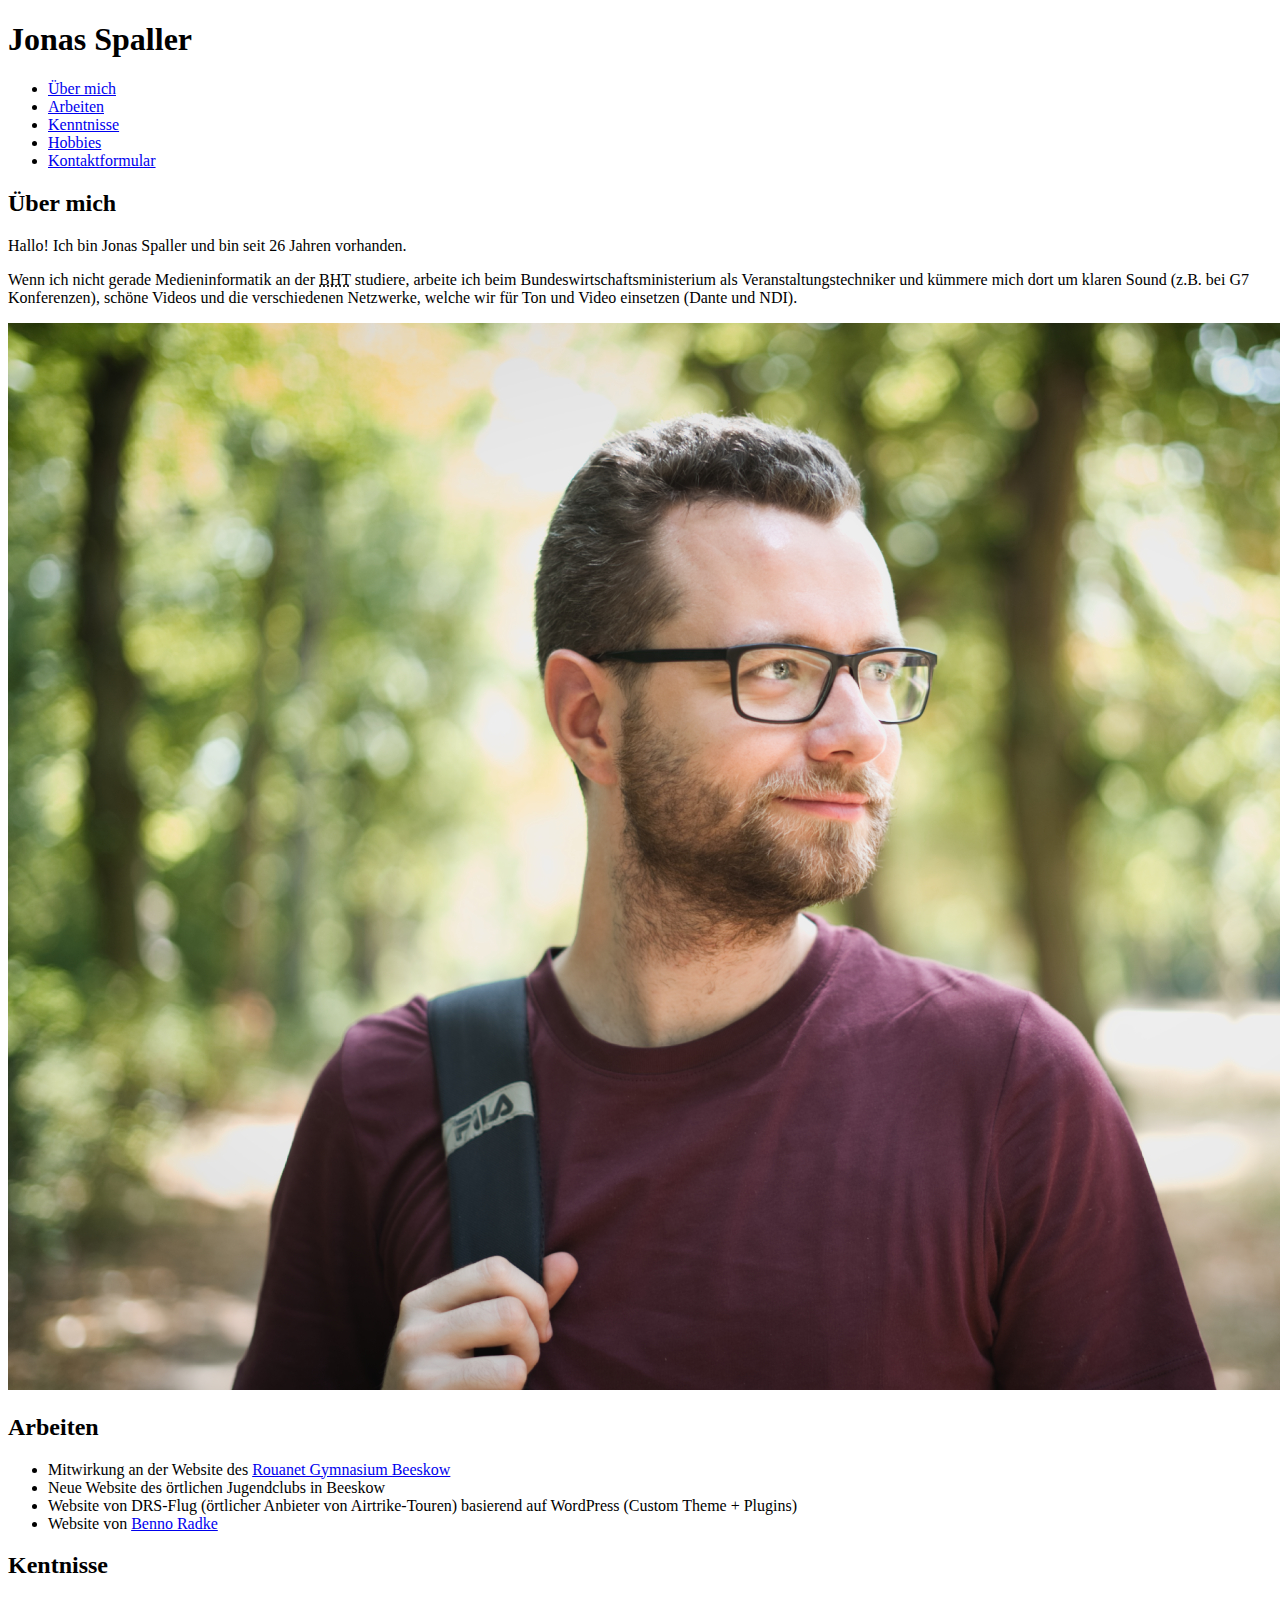
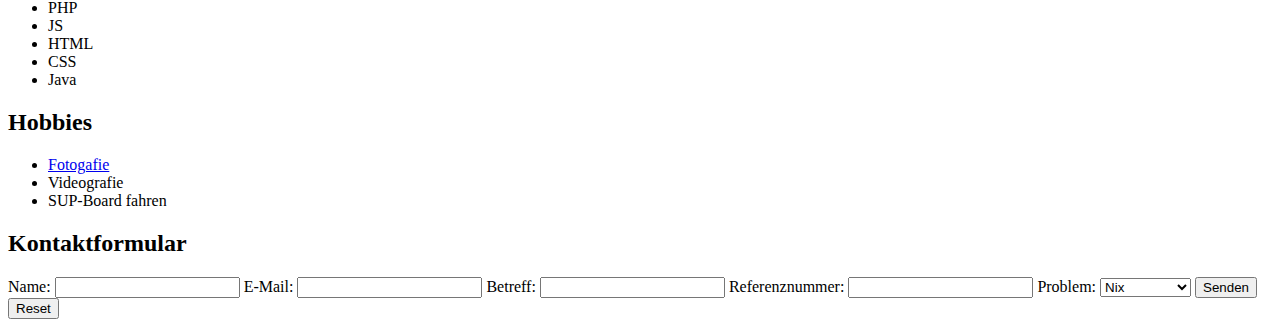
==== index.html @ 91107406 "Upload Aufgabe 1" ====
<!DOCTYPE html>
<html lang="de">

<head>
	<title>Jonas Spaller - Steckbrief</title>
	<meta charset="utf-8">
</head>

<body>
	<main>
		<h1>Jonas Spaller</h1>
		<nav>
			<ul>
				<li><a href="#ueber-mich">Über mich</a></li>
				<li><a href="#arbeiten">Arbeiten</a></li>
				<li><a href="#kenntnisse">Kenntnisse</a></li>
				<li><a href="#hobbies">Hobbies</a></li>
				<li><a href="#kontaktformular">Kontaktformular</a></li>
			</ul>
		</nav>
		<article id="ueber-mich">
			<h2>Über mich</h2>
			<p>Hallo! Ich bin Jonas Spaller und bin seit 26 Jahren vorhanden.</p>
			<p>Wenn ich nicht gerade Medieninformatik an der <abbr title="Berliner Hochschule für Technik">BHT</abbr>
				studiere, arbeite ich beim Bundeswirtschaftsministerium als Veranstaltungstechniker und kümmere mich
				dort um klaren Sound (z.B. bei G7 Konferenzen), schöne Videos und die verschiedenen Netzwerke, welche
				wir
				für Ton und Video einsetzen (Dante und NDI).
			</p>
			<img alt="Ein Bild von Jonas Spaller" src="images/jonas.jpg">
		</article>
		<article id="arbeiten">
			<h2>Arbeiten</h2>
			<ul>
				<li>Mitwirkung an der Website des <a href="https://rouanet-gymnasium-beeskow.de/" target="_blank">Rouanet Gymnasium Beeskow</a>
				<li>Neue Website des örtlichen Jugendclubs in Beeskow</li>
				<li>Website von DRS-Flug (örtlicher Anbieter von Airtrike-Touren) basierend auf WordPress (Custom Theme + Plugins)</li>
				<li>Website von <a href=" http://benno-radke.de/">Benno Radke</a></li>
			</ul>
		</article>
		<article id="kenntnisse">
			<h2>Kentnisse</h2>
			<ul>
				<li>PHP</li>
				<li>JS</li>
				<li>HTML</li>
				<li>CSS</li>
				<li>Java</li>
			</ul>
		</article>
		<article id="hobbies">
			<h2>Hobbies</h2>
			<ul>
				<li><a href="https://www.instagram.com/jonasspaller" target="_blank">Fotogafie</a>
				<li>Videografie</li>
				<li>SUP-Board fahren</li>
			</ul>
		</article>
	</main>
	<aside id="kontaktformular">
		<h2>Kontaktformular</h2>
		<form>
			<label for="name">Name:</label>
			<input id="name" name="name" type="text">
			<label for="mail">E-Mail:</label>
			<input id="mail" name="mail" type="email">
			<label for="betreff">Betreff:</label>
			<input id="betreff" name="betreff" type="text">
			<label for="refnr">Referenznummer:</label>
			<input id="refnr" name="refnr" type="number">
			<label for="problem">Problem:</label>
			<select id="problem">
				<option value="Nix">Nix</option>
				<option value="fotos">Tolles Foto!</option>
			</select>
			<input type="submit" value="Senden"> <!-- Input type submit kann nicht mit Bildern belegt werden -->
			<button type="reset">Reset</button>
		</form>
	</aside>
</body>

</html>
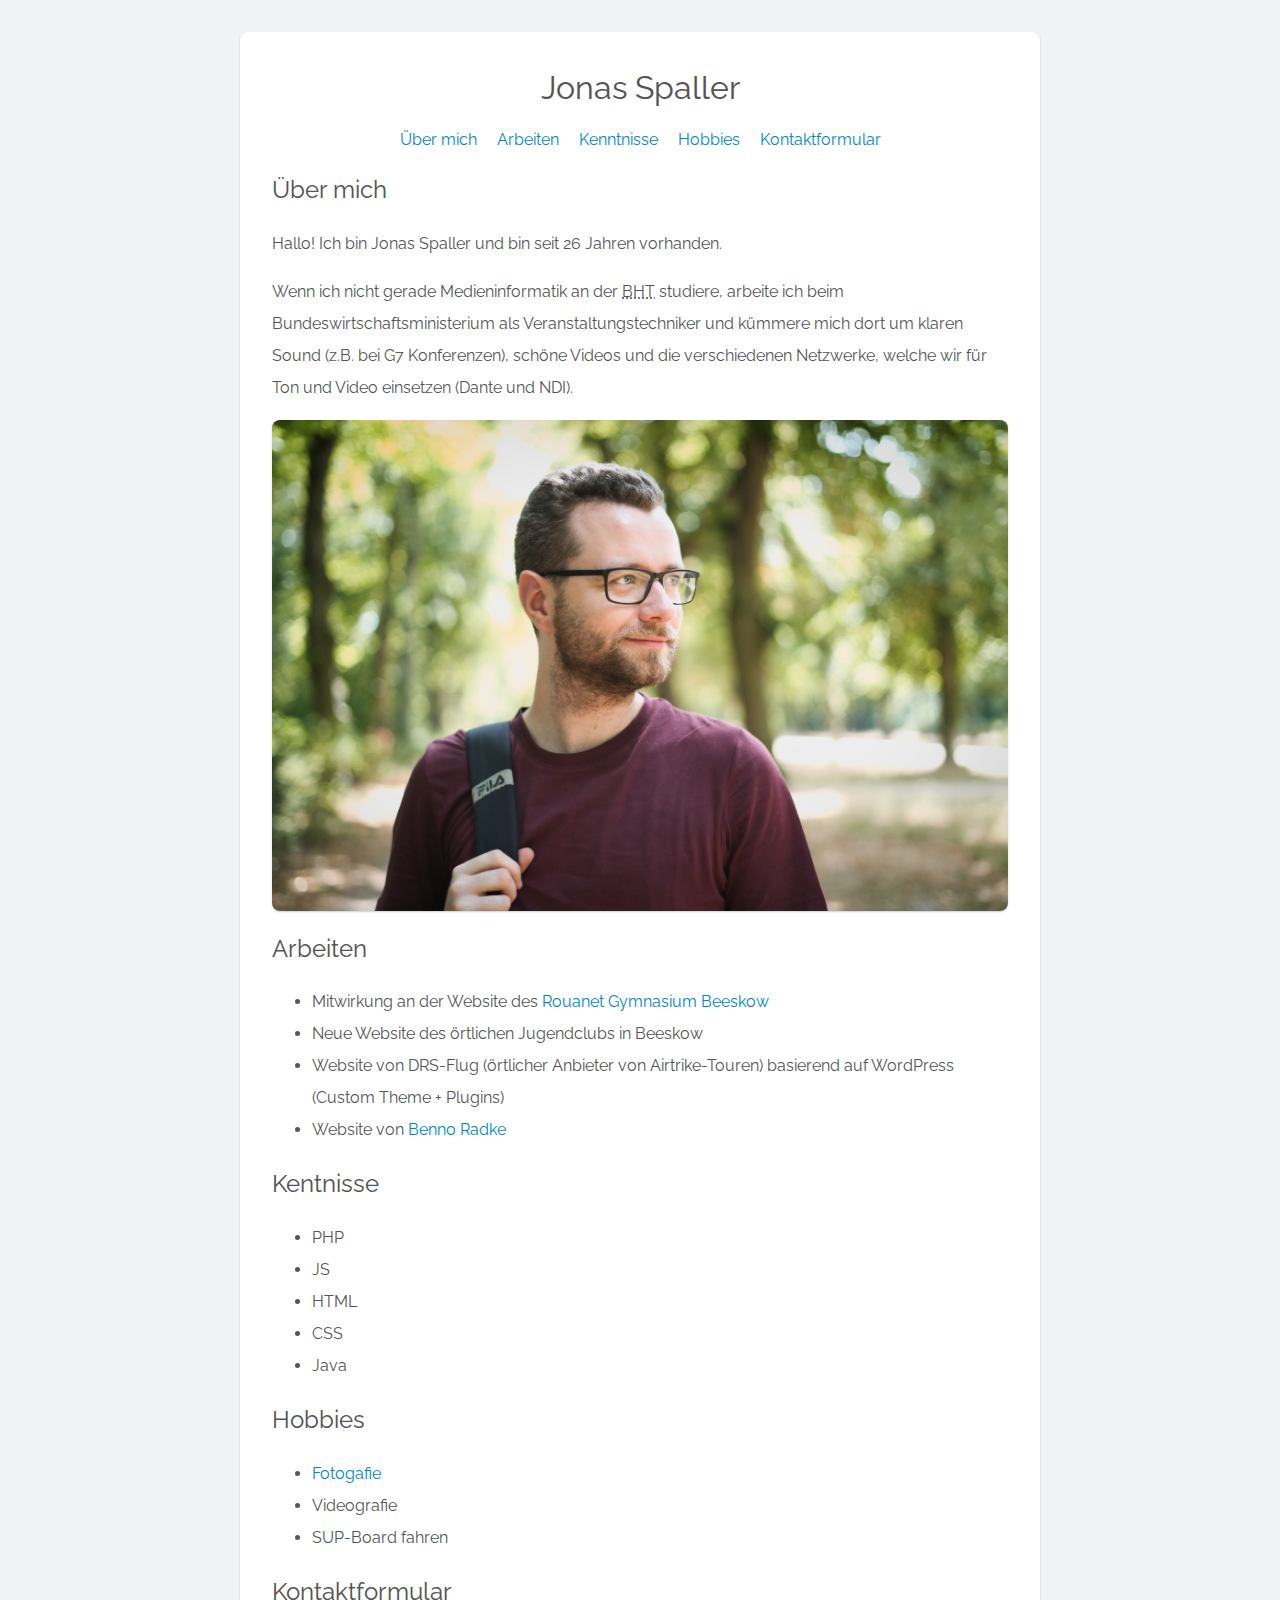
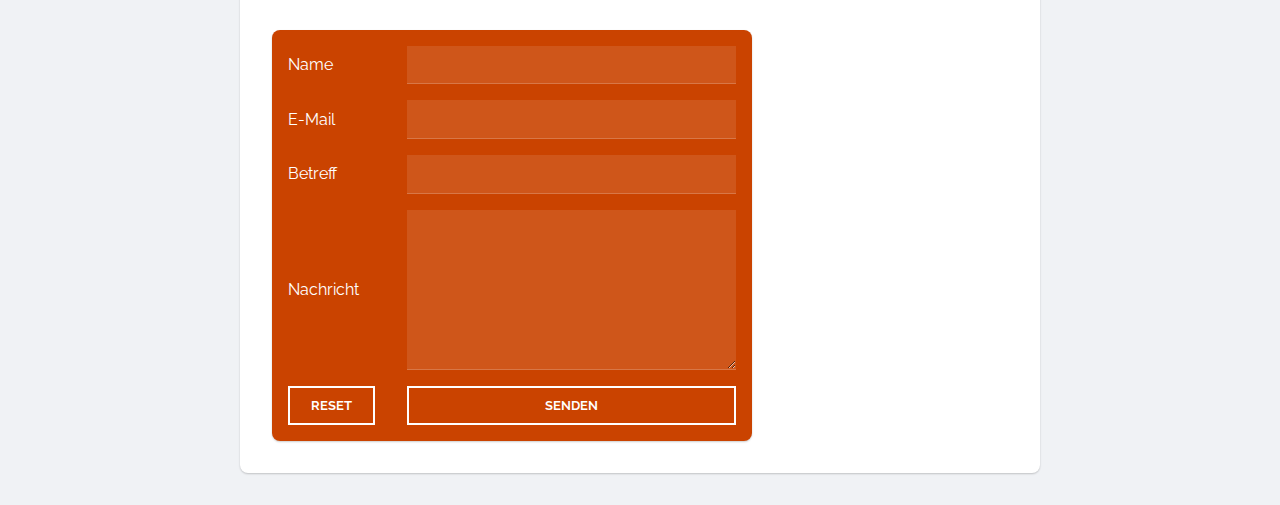
==== commit 8a556f64: "finished desktop css, need to implement edia query for phones" ====
--- a/index.html
+++ b/index.html
@@ -4,6 +4,8 @@
 <head>
 	<title>Jonas Spaller - Steckbrief</title>
 	<meta charset="utf-8">
+	<meta name="viewport" content="width=device-width, initial-scale=1">
+	<link rel="stylesheet" href="styles/style.css">
 </head>
 
 <body>
@@ -27,14 +29,16 @@
 				wir
 				für Ton und Video einsetzen (Dante und NDI).
 			</p>
-			<img alt="Ein Bild von Jonas Spaller" src="images/jonas.jpg">
+			<img alt="Ein Bild von Jonas Spaller" src="assets/images/jonas.jpg">
 		</article>
 		<article id="arbeiten">
 			<h2>Arbeiten</h2>
 			<ul>
-				<li>Mitwirkung an der Website des <a href="https://rouanet-gymnasium-beeskow.de/" target="_blank">Rouanet Gymnasium Beeskow</a>
+				<li>Mitwirkung an der Website des <a href="https://rouanet-gymnasium-beeskow.de/"
+						target="_blank">Rouanet Gymnasium Beeskow</a>
 				<li>Neue Website des örtlichen Jugendclubs in Beeskow</li>
-				<li>Website von DRS-Flug (örtlicher Anbieter von Airtrike-Touren) basierend auf WordPress (Custom Theme + Plugins)</li>
+				<li>Website von DRS-Flug (örtlicher Anbieter von Airtrike-Touren) basierend auf WordPress (Custom Theme
+					+ Plugins)</li>
 				<li>Website von <a href=" http://benno-radke.de/">Benno Radke</a></li>
 			</ul>
 		</article>
@@ -56,27 +60,22 @@
 				<li>SUP-Board fahren</li>
 			</ul>
 		</article>
+		<section id="kontaktformular">
+			<h2>Kontaktformular</h2>
+			<form>
+				<label for="name">Name</label>
+				<input id="name" name="name" type="text">
+				<label for="mail">E-Mail</label>
+				<input id="mail" name="mail" type="email">
+				<label for="betreff">Betreff</label>
+				<input id="betreff" name="betreff" type="text">
+				<label for="message">Nachricht</label>
+				<textarea id="message"></textarea>
+				<button type="reset">Reset</button>
+				<button type="submit">Senden</button>
+			</form>
+		</section>
 	</main>
-	<aside id="kontaktformular">
-		<h2>Kontaktformular</h2>
-		<form>
-			<label for="name">Name:</label>
-			<input id="name" name="name" type="text">
-			<label for="mail">E-Mail:</label>
-			<input id="mail" name="mail" type="email">
-			<label for="betreff">Betreff:</label>
-			<input id="betreff" name="betreff" type="text">
-			<label for="refnr">Referenznummer:</label>
-			<input id="refnr" name="refnr" type="number">
-			<label for="problem">Problem:</label>
-			<select id="problem">
-				<option value="Nix">Nix</option>
-				<option value="fotos">Tolles Foto!</option>
-			</select>
-			<input type="submit" value="Senden"> <!-- Input type submit kann nicht mit Bildern belegt werden -->
-			<button type="reset">Reset</button>
-		</form>
-	</aside>
 </body>
 
 </html>--- a/styles/style.css
+++ b/styles/style.css
@@ -0,0 +1,150 @@
+@import url(sanitize/sanitize.css);
+@import url(sanitize/forms.css);
+
+@font-face {
+	font-family: "Raleway";
+	src: url('/assets/fonts/Raleway-VariableFont_wght.ttf') format("truetype-variations");
+	font-weight: 1 999;
+}
+
+:root {
+	--font-col: #555;
+	--link-col: #0087ca;
+}
+
+html {
+	scroll-behavior: smooth;
+}
+
+body {
+	background-color: #f0f2f5;
+	font-family: "Raleway", sans-serif;
+}
+
+main,
+aside {
+	background-color: #fff;
+	box-shadow: 0 1px 2px rgba(0 0 0 / 0.2);
+	border-radius: 8px;
+	padding: 2rem;
+}
+
+main {
+	max-width: 50rem;
+	margin: 2rem auto;
+}
+
+a {
+	display: inline-block;
+	position: relative;
+	color: var(--link-col);
+	text-decoration: none;
+}
+
+a:after {
+	content: '';
+	position: absolute;
+	width: 100%;
+	transform: scaleX(0);
+	height: 1px;
+	bottom: 0;
+	left: 0;
+	background-color: var(--link-col);
+	transform-origin: bottom right;
+	transition: transform 0.25s ease-out;
+}
+
+a:hover:after {
+	transform: scaleX(1);
+	transform-origin: bottom left;
+}
+
+a:hover {
+	border-width: 1px;
+}
+
+nav {
+	text-align: center;
+}
+
+nav ul li {
+	display: inline;
+	margin-right: 1rem;
+}
+
+nav ul li:last-child {
+	margin-right: 0;
+}
+
+h1,
+h2 {
+	font-weight: 420;
+	color: var(--font-col);
+}
+
+h1 {
+	margin: 0 0 1rem 0;
+	text-align: center;
+}
+
+img {
+	max-width: 100%;
+	height: auto;
+	border-radius: 8px;
+	box-shadow: 0 1px 2px rgba(0 0 0 / 0.2);
+}
+
+p {
+	color: var(--font-col);
+	line-height: 2rem;
+}
+
+ul li:not(nav ul li) {
+	line-height: 2rem;
+	color: var(--font-col);
+}
+
+form {
+	background-color: #ca4300;
+    padding: 1rem;
+    border-radius: 8px;
+    box-shadow: 0 1px 2px rgb(0 0 0 / 20%);
+    color: #fff;
+	display: grid;
+    grid-template-columns: max-content 1fr;
+    grid-column-gap: 2rem;
+    grid-row-gap: 1rem;
+	max-width: 30rem;
+	align-items: center;
+}
+
+form input,
+form textarea {
+	border: none;
+	background-color: rgba(255 255 255 / 0.1);
+	border-bottom: 1px solid rgba(255 255 255 / 0.2);
+	outline: none;
+	padding: 0.5rem 0.4rem;
+    font-size: .9rem;
+}
+
+form textarea {
+	min-height: 10rem;
+}
+
+button {
+	border: 2px solid #fff;
+    font-weight: 650;
+    padding: 0.5rem 1.3rem;
+    font-size: 0.8rem;
+	cursor: pointer;
+	transition: background-color 300ms ease;
+	text-transform: uppercase;
+	background-color: transparent;
+}
+
+button:hover,
+button:focus {
+	background-color: #fff;
+	color: var(--font-col);
+}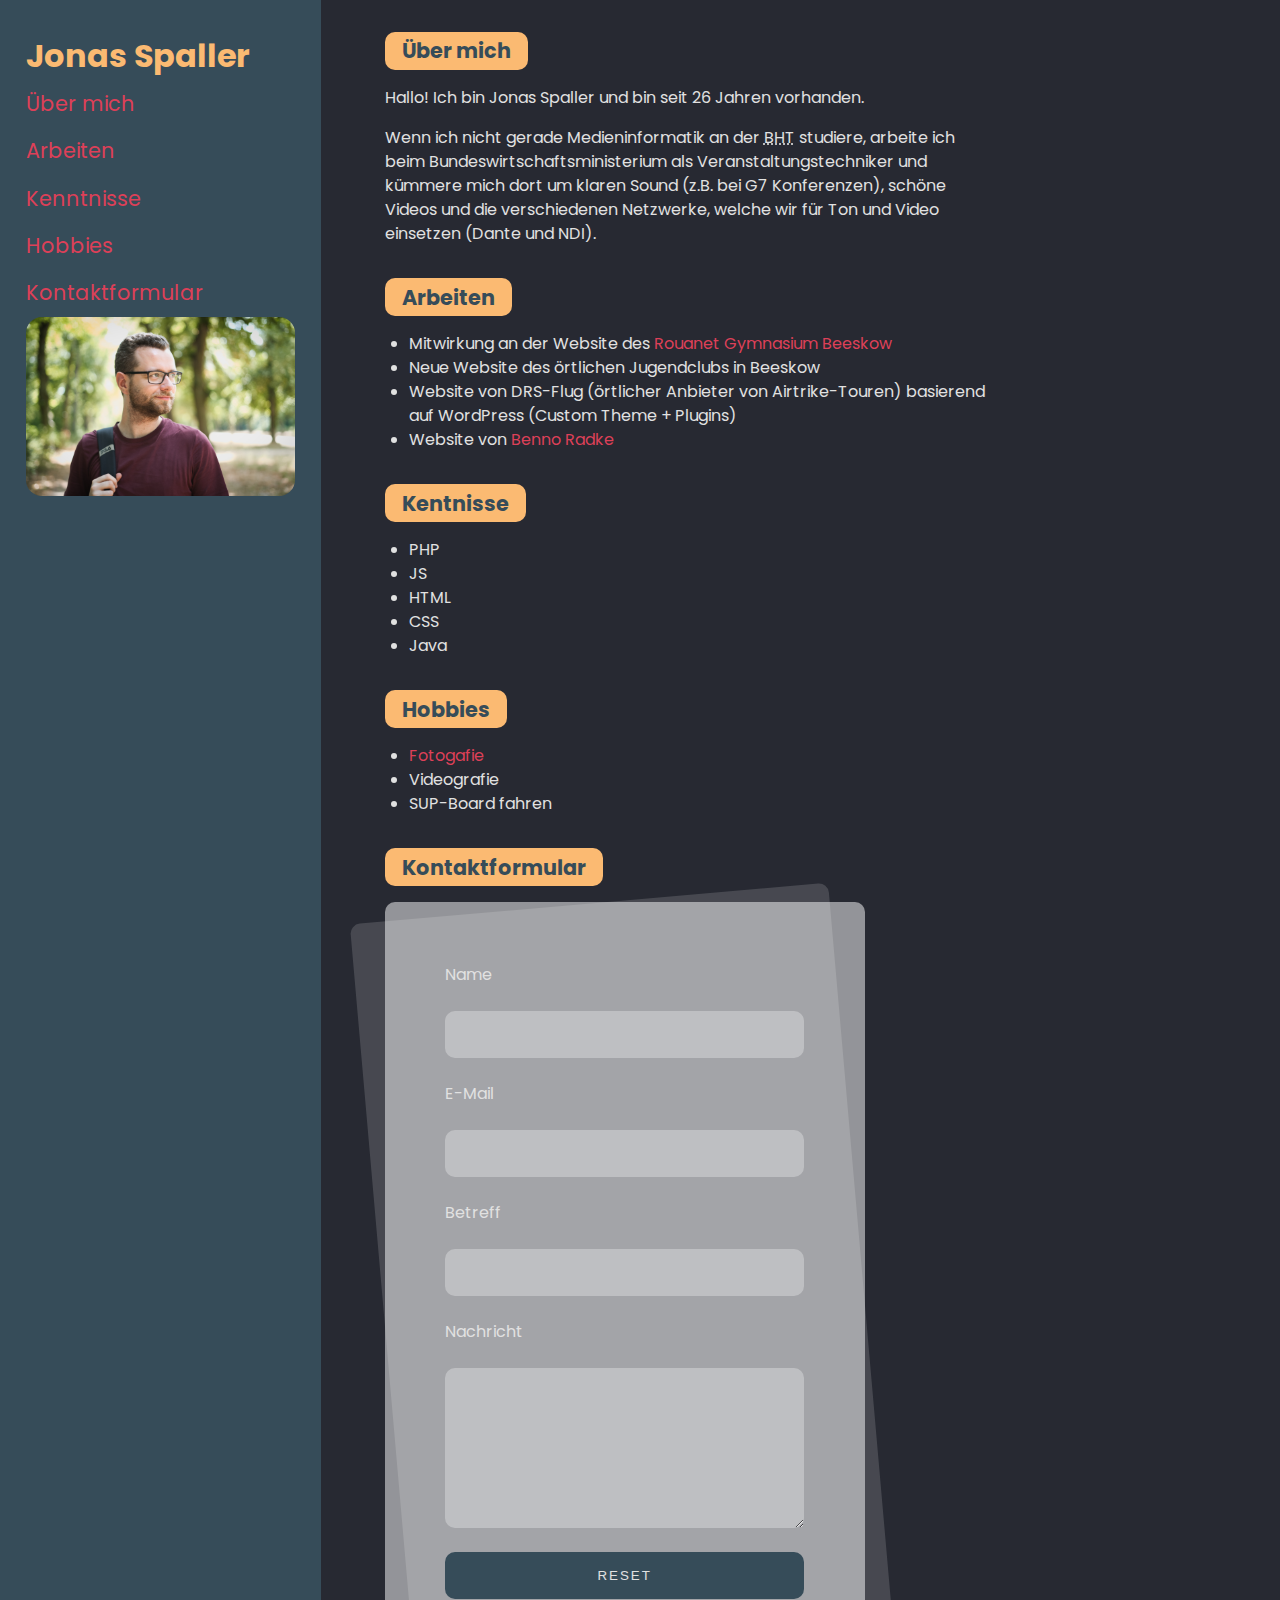
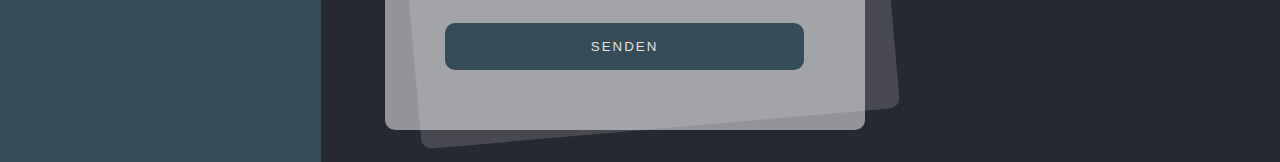
==== commit c42cd415: "finished Aufgabe 4 Flexbox" ====
--- a/index.html
+++ b/index.html
@@ -5,11 +5,11 @@
 	<title>Jonas Spaller - Steckbrief</title>
 	<meta charset="utf-8">
 	<meta name="viewport" content="width=device-width, initial-scale=1">
-	<link rel="stylesheet" href="styles/style.css">
+	<link rel="stylesheet" href="styles/css/style.css">
 </head>
 
 <body>
-	<main>
+	<header>
 		<h1>Jonas Spaller</h1>
 		<nav>
 			<ul>
@@ -20,8 +20,11 @@
 				<li><a href="#kontaktformular">Kontaktformular</a></li>
 			</ul>
 		</nav>
+		<img alt="Ein Bild von Jonas Spaller" src="assets/images/jonas.jpg">
+	</header>
+	<main>
 		<article id="ueber-mich">
-			<h2>Über mich</h2>
+			<h2 class="article-heading">Über mich</h2>
 			<p>Hallo! Ich bin Jonas Spaller und bin seit 26 Jahren vorhanden.</p>
 			<p>Wenn ich nicht gerade Medieninformatik an der <abbr title="Berliner Hochschule für Technik">BHT</abbr>
 				studiere, arbeite ich beim Bundeswirtschaftsministerium als Veranstaltungstechniker und kümmere mich
@@ -29,10 +32,9 @@
 				wir
 				für Ton und Video einsetzen (Dante und NDI).
 			</p>
-			<img alt="Ein Bild von Jonas Spaller" src="assets/images/jonas.jpg">
 		</article>
 		<article id="arbeiten">
-			<h2>Arbeiten</h2>
+			<h2 class="article-heading">Arbeiten</h2>
 			<ul>
 				<li>Mitwirkung an der Website des <a href="https://rouanet-gymnasium-beeskow.de/"
 						target="_blank">Rouanet Gymnasium Beeskow</a>
@@ -43,7 +45,7 @@
 			</ul>
 		</article>
 		<article id="kenntnisse">
-			<h2>Kentnisse</h2>
+			<h2 class="article-heading">Kentnisse</h2>
 			<ul>
 				<li>PHP</li>
 				<li>JS</li>
@@ -53,7 +55,7 @@
 			</ul>
 		</article>
 		<article id="hobbies">
-			<h2>Hobbies</h2>
+			<h2 class="article-heading">Hobbies</h2>
 			<ul>
 				<li><a href="https://www.instagram.com/jonasspaller" target="_blank">Fotogafie</a>
 				<li>Videografie</li>
@@ -61,7 +63,7 @@
 			</ul>
 		</article>
 		<section id="kontaktformular">
-			<h2>Kontaktformular</h2>
+			<h2 class="article-heading">Kontaktformular</h2>
 			<form>
 				<label for="name">Name</label>
 				<input id="name" name="name" type="text">
--- a/styles/css/style.css
+++ b/styles/css/style.css
@@ -0,0 +1,180 @@
+*,
+*::before,
+*::after {
+  box-sizing: border-box;
+  margin: 0;
+  padding: 0;
+  border: none;
+  outline: none;
+}
+
+:root {
+  font-family: sans-serif;
+  font-size: 16px;
+  line-height: 1.5;
+  word-wrap: break-word;
+}
+
+html {
+  scroll-behavior: smooth;
+}
+
+body {
+  min-height: 100vh;
+}
+
+img {
+  width: 100%;
+  height: auto;
+}
+
+ul {
+  margin-left: 1.5rem;
+}
+
+@font-face {
+  font-family: "Poppins";
+  src: url("../../assets/fonts/poppins/Poppins-Light.ttf") format("truetype");
+  font-weight: 100;
+}
+@font-face {
+  font-family: "Poppins";
+  src: url("../../assets/fonts/poppins/Poppins-Regular.ttf") format("truetype");
+  font-weight: 400;
+}
+@font-face {
+  font-family: "Poppins";
+  src: url("../../assets/fonts/poppins/Poppins-Bold.ttf") format("truetype");
+  font-weight: 600;
+}
+:root {
+  font-family: "Poppins", sans-serif;
+  --clr-bg: rgb(39, 41, 50);
+  --accent-primary: rgb(251, 186, 114);
+  --accent-secondary: rgb(221, 64, 88);
+  --accent-dark: rgb(54, 76, 89);
+  --normal-text-color: rgb(225, 225, 225);
+}
+
+body {
+  background-color: var(--clr-bg);
+  color: var(--normal-text-color);
+  display: flex;
+  flex-flow: row wrap;
+  gap: calc(5% - 2rem);
+}
+
+header {
+  background-color: var(--accent-dark);
+  flex-basis: 25%;
+  flex-grow: 1;
+  padding: 2rem 2%;
+}
+header img {
+  border-radius: 16px;
+}
+
+nav ul {
+  list-style: none;
+  margin-left: 0;
+}
+nav a {
+  display: block;
+  padding: 3% 0;
+  font-size: 1.3rem;
+}
+
+main {
+  flex-basis: 20rem;
+  flex-grow: 999;
+  min-inline-size: 55%;
+  padding: 2rem;
+}
+main p,
+main li {
+  max-width: 60ch;
+}
+
+h1 {
+  color: var(--accent-primary);
+}
+
+.article-heading {
+  margin: 2rem 0 1rem;
+  background-color: var(--accent-primary);
+  display: inline-block;
+  color: var(--accent-dark);
+  padding: 0.4% 2%;
+  border-radius: 10px;
+  font-size: 1.3rem;
+}
+
+main article:first-of-type .article-heading {
+  margin-top: 0;
+}
+
+p + p {
+  margin-top: 1rem;
+}
+
+a {
+  color: var(--accent-secondary);
+  text-decoration: none;
+  transition: color 300ms ease;
+}
+a:hover, a:focus {
+  color: var(--normal-text-color);
+}
+
+form {
+  background-color: rgba(255, 255, 255, 0.5);
+  padding: 7%;
+  border-radius: 10px;
+  position: relative;
+  max-width: 30rem;
+  display: flex;
+  flex-flow: column nowrap;
+  gap: 1.5rem;
+}
+form::before {
+  content: "";
+  position: absolute;
+  inset: 0;
+  background-color: rgba(255, 255, 255, 0.15);
+  transform: rotate(-5deg);
+  border-radius: 10px;
+  z-index: -1;
+}
+form input,
+form textarea {
+  color: var(--normal-text-color);
+  background: rgba(255, 255, 255, 0.3);
+  padding: 1rem 1.5rem;
+  border-radius: 10px;
+  transition: background 300ms ease;
+}
+form input:focus,
+form textarea:focus {
+  color: var(--accent-dark);
+  background-color: #fff;
+}
+form textarea {
+  min-height: 10rem;
+  resize: vertical;
+}
+form button {
+  background: var(--accent-dark);
+  color: var(--normal-text-color);
+  padding: 1rem;
+  border-radius: 10px;
+  text-align: center;
+  text-transform: uppercase;
+  letter-spacing: 2px;
+  transition: color 300ms ease;
+}
+form button:hover {
+  color: var(--accent-primary);
+  cursor: pointer;
+}
+
+/*# sourceMappingURL=style.css.map */
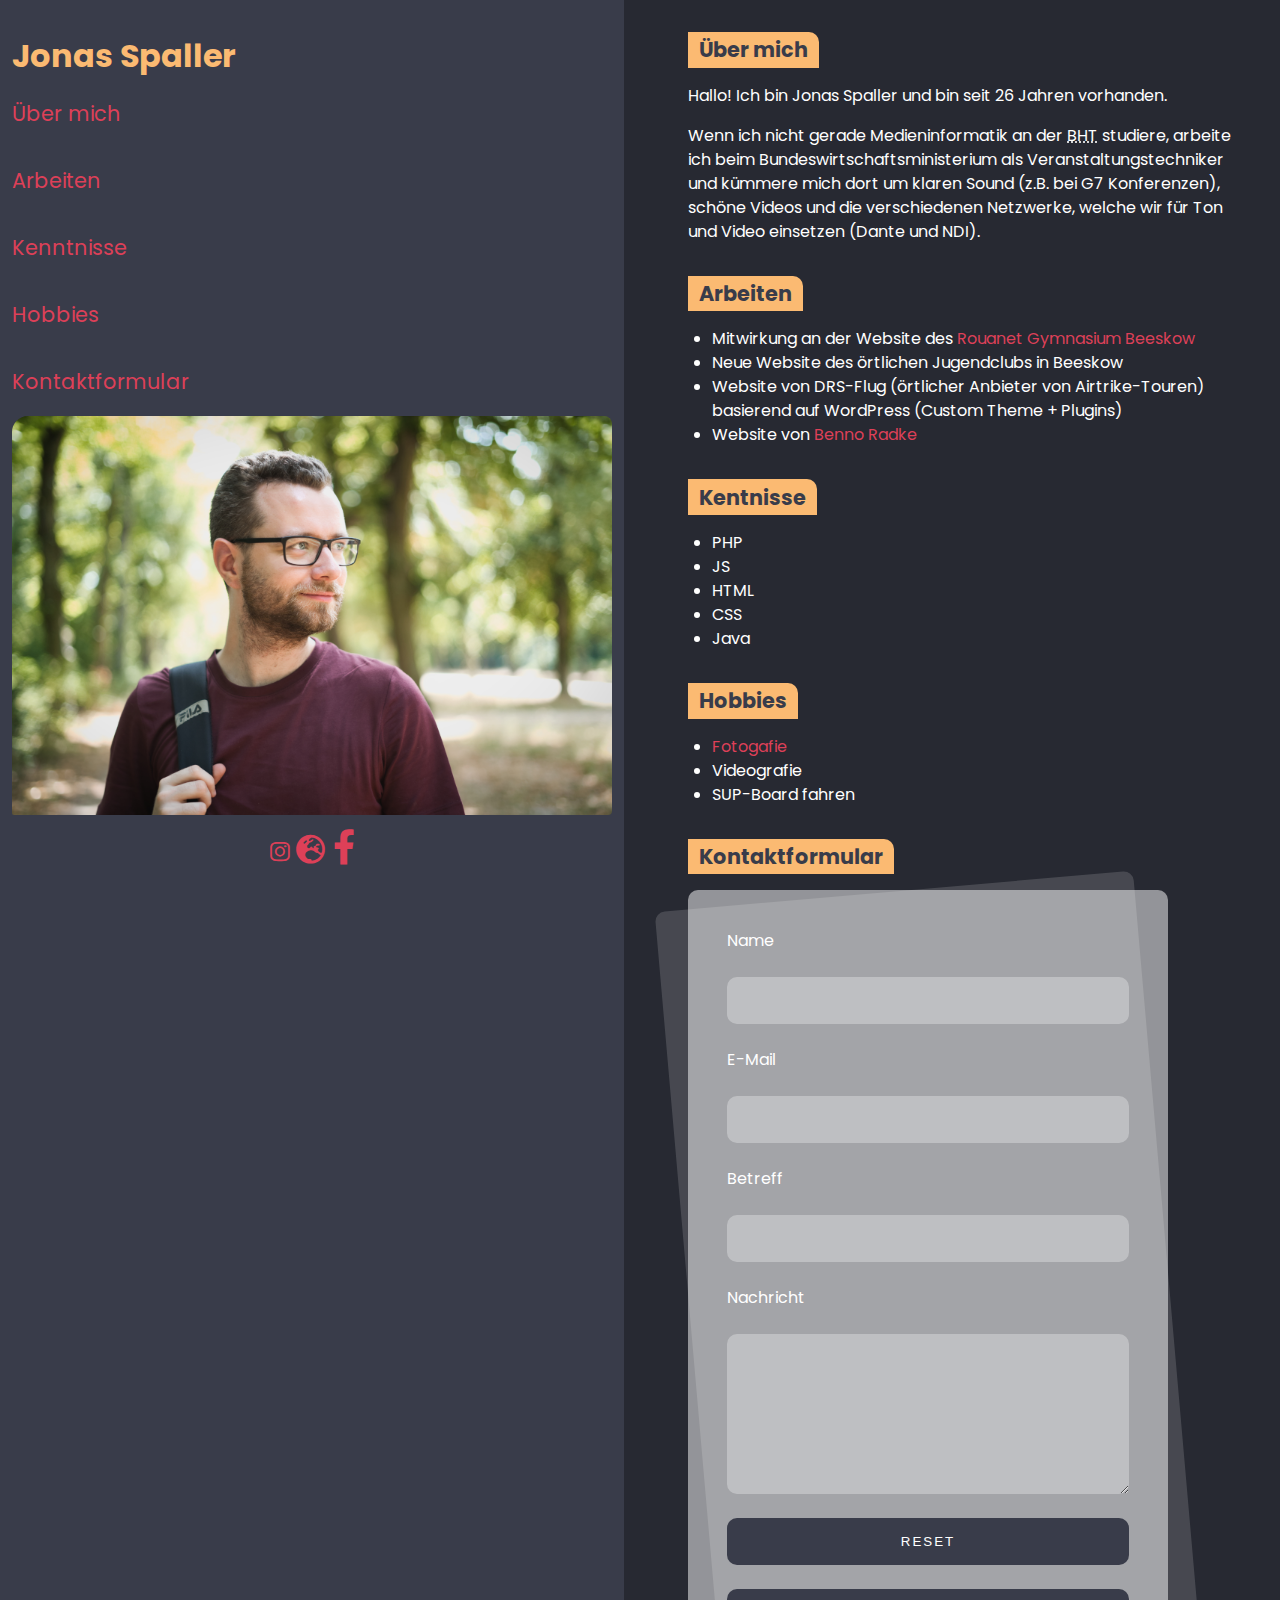
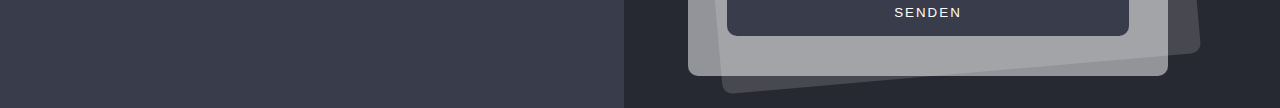
==== commit c1c6f531: "Umbau zu Grid" ====
--- a/index.html
+++ b/index.html
@@ -6,6 +6,7 @@
 	<meta charset="utf-8">
 	<meta name="viewport" content="width=device-width, initial-scale=1">
 	<link rel="stylesheet" href="styles/css/style.css">
+	<link rel="stylesheet" href="assets/fontawesome-free-6.2.0-web/css/all.min.css">
 </head>
 
 <body>
@@ -21,6 +22,17 @@
 			</ul>
 		</nav>
 		<img alt="Ein Bild von Jonas Spaller" src="assets/images/jonas.jpg">
+		<div id="social-icons">
+			<a class="icon-instagram" href="https://instagram.com/jonasspaller">
+				<i class="fa-brands fa-instagram"></i>
+			</a>
+			<a class="icon-web" href="https://js.dedyn.io">
+				<i class="fa-solid fa-earth-europe"></i>
+			</a>
+			<a class="icon-facebook" href="https://facebook.com">
+				<i class="fa-brands fa-facebook-f"></i>
+			</a>
+		</div>
 	</header>
 	<main>
 		<article id="ueber-mich">
--- a/styles/css/style.css
+++ b/styles/css/style.css
@@ -49,29 +49,31 @@
 }
 :root {
   font-family: "Poppins", sans-serif;
-  --clr-bg: rgb(39, 41, 50);
-  --accent-primary: rgb(251, 186, 114);
-  --accent-secondary: rgb(221, 64, 88);
-  --accent-dark: rgb(54, 76, 89);
-  --normal-text-color: rgb(225, 225, 225);
 }
 
 body {
-  background-color: var(--clr-bg);
-  color: var(--normal-text-color);
-  display: flex;
-  flex-flow: row wrap;
+  background-color: rgb(39, 41, 50);
+  color: rgb(255, 255, 255);
+  display: grid;
+  grid-template-columns: repeat(auto-fit, minmax(300px, 1fr));
   gap: calc(5% - 2rem);
 }
 
+a, nav a {
+  color: rgb(221, 64, 88);
+  text-decoration: none;
+  transition: color 300ms ease;
+}
+a:hover, a:focus {
+  color: #40ddc5;
+}
+
 header {
-  background-color: var(--accent-dark);
-  flex-basis: 25%;
-  flex-grow: 1;
+  background-color: #393c4a;
   padding: 2rem 2%;
 }
 header img {
-  border-radius: 16px;
+  border-radius: 16px 8px 4px 2px;
 }
 
 nav ul {
@@ -84,10 +86,23 @@
   font-size: 1.3rem;
 }
 
+#social-icons {
+  text-align: center;
+}
+
+.icon-instagram {
+  font-size: 1.4rem;
+}
+
+.icon-web {
+  font-size: 1.8rem;
+}
+
+.icon-facebook {
+  font-size: 2.2rem;
+}
+
 main {
-  flex-basis: 20rem;
-  flex-grow: 999;
-  min-inline-size: 55%;
   padding: 2rem;
 }
 main p,
@@ -96,16 +111,16 @@
 }
 
 h1 {
-  color: var(--accent-primary);
+  color: rgb(251, 186, 114);
 }
 
 .article-heading {
+  background-color: rgb(251, 186, 114);
+  color: #393c4a;
   margin: 2rem 0 1rem;
-  background-color: var(--accent-primary);
   display: inline-block;
-  color: var(--accent-dark);
   padding: 0.4% 2%;
-  border-radius: 10px;
+  border-radius: 0 10px 0 0;
   font-size: 1.3rem;
 }
 
@@ -115,15 +130,6 @@
 
 p + p {
   margin-top: 1rem;
-}
-
-a {
-  color: var(--accent-secondary);
-  text-decoration: none;
-  transition: color 300ms ease;
-}
-a:hover, a:focus {
-  color: var(--normal-text-color);
 }
 
 form {
@@ -147,7 +153,7 @@
 }
 form input,
 form textarea {
-  color: var(--normal-text-color);
+  color: rgb(255, 255, 255);
   background: rgba(255, 255, 255, 0.3);
   padding: 1rem 1.5rem;
   border-radius: 10px;
@@ -155,7 +161,7 @@
 }
 form input:focus,
 form textarea:focus {
-  color: var(--accent-dark);
+  color: #393c4a;
   background-color: #fff;
 }
 form textarea {
@@ -163,8 +169,8 @@
   resize: vertical;
 }
 form button {
-  background: var(--accent-dark);
-  color: var(--normal-text-color);
+  background: #393c4a;
+  color: rgb(255, 255, 255);
   padding: 1rem;
   border-radius: 10px;
   text-align: center;
@@ -173,7 +179,7 @@
   transition: color 300ms ease;
 }
 form button:hover {
-  color: var(--accent-primary);
+  color: rgb(251, 186, 114);
   cursor: pointer;
 }
 
--- a/assets/fontawesome-free-6.2.0-web/css/all.min.css
+++ b/assets/fontawesome-free-6.2.0-web/css/all.min.css
@@ -0,0 +1,6 @@
+/*!
+ * Font Awesome Free 6.2.0 by @fontawesome - https://fontawesome.com
+ * License - https://fontawesome.com/license/free (Icons: CC BY 4.0, Fonts: SIL OFL 1.1, Code: MIT License)
+ * Copyright 2022 Fonticons, Inc.
+ */
+.fa{font-family:var(--fa-style-family,"Font Awesome 6 Free");font-weight:var(--fa-style,900)}.fa,.fa-brands,.fa-classic,.fa-regular,.fa-sharp,.fa-solid,.fab,.far,.fas{-moz-osx-font-smoothing:grayscale;-webkit-font-smoothing:antialiased;display:var(--fa-display,inline-block);font-style:normal;font-variant:normal;line-height:1;text-rendering:auto}.fa-classic,.fa-regular,.fa-solid,.far,.fas{font-family:"Font Awesome 6 Free"}.fa-brands,.fab{font-family:"Font Awesome 6 Brands"}.fa-1x{font-size:1em}.fa-2x{font-size:2em}.fa-3x{font-size:3em}.fa-4x{font-size:4em}.fa-5x{font-size:5em}.fa-6x{font-size:6em}.fa-7x{font-size:7em}.fa-8x{font-size:8em}.fa-9x{font-size:9em}.fa-10x{font-size:10em}.fa-2xs{font-size:.625em;line-height:.1em;vertical-align:.225em}.fa-xs{font-size:.75em;line-height:.08333em;vertical-align:.125em}.fa-sm{font-size:.875em;line-height:.07143em;vertical-align:.05357em}.fa-lg{font-size:1.25em;line-height:.05em;vertical-align:-.075em}.fa-xl{font-size:1.5em;line-height:.04167em;vertical-align:-.125em}.fa-2xl{font-size:2em;line-height:.03125em;vertical-align:-.1875em}.fa-fw{text-align:center;width:1.25em}.fa-ul{list-style-type:none;margin-left:var(--fa-li-margin,2.5em);padding-left:0}.fa-ul>li{position:relative}.fa-li{left:calc(var(--fa-li-width, 2em)*-1);position:absolute;text-align:center;width:var(--fa-li-width,2em);line-height:inherit}.fa-border{border-radius:var(--fa-border-radius,.1em);border:var(--fa-border-width,.08em) var(--fa-border-style,solid) var(--fa-border-color,#eee);padding:var(--fa-border-padding,.2em .25em .15em)}.fa-pull-left{float:left;margin-right:var(--fa-pull-margin,.3em)}.fa-pull-right{float:right;margin-left:var(--fa-pull-margin,.3em)}.fa-beat{-webkit-animation-name:fa-beat;animation-name:fa-beat;-webkit-animation-delay:var(--fa-animation-delay,0s);animation-delay:var(--fa-animation-delay,0s);-webkit-animation-direction:var(--fa-animation-direction,normal);animation-direction:var(--fa-animation-direction,normal);-webkit-animation-duration:var(--fa-animation-duration,1s);animation-duration:var(--fa-animation-duration,1s);-webkit-animation-iteration-count:var(--fa-animation-iteration-count,infinite);animation-iteration-count:var(--fa-animation-iteration-count,infinite);-webkit-animation-timing-function:var(--fa-animation-timing,ease-in-out);animation-timing-function:var(--fa-animation-timing,ease-in-out)}.fa-bounce{-webkit-animation-name:fa-bounce;animation-name:fa-bounce;-webkit-animation-delay:var(--fa-animation-delay,0s);animation-delay:var(--fa-animation-delay,0s);-webkit-animation-direction:var(--fa-animation-direction,normal);animation-direction:var(--fa-animation-direction,normal);-webkit-animation-duration:var(--fa-animation-duration,1s);animation-duration:var(--fa-animation-duration,1s);-webkit-animation-iteration-count:var(--fa-animation-iteration-count,infinite);animation-iteration-count:var(--fa-animation-iteration-count,infinite);-webkit-animation-timing-function:var(--fa-animation-timing,cubic-bezier(.28,.84,.42,1));animation-timing-function:var(--fa-animation-timing,cubic-bezier(.28,.84,.42,1))}.fa-fade{-webkit-animation-name:fa-fade;animation-name:fa-fade;-webkit-animation-iteration-count:var(--fa-animation-iteration-count,infinite);animation-iteration-count:var(--fa-animation-iteration-count,infinite);-webkit-animation-timing-function:var(--fa-animation-timing,cubic-bezier(.4,0,.6,1));animation-timing-function:var(--fa-animation-timing,cubic-bezier(.4,0,.6,1))}.fa-beat-fade,.fa-fade{-webkit-animation-delay:var(--fa-animation-delay,0s);animation-delay:var(--fa-animation-delay,0s);-webkit-animation-direction:var(--fa-animation-direction,normal);animation-direction:var(--fa-animation-direction,normal);-webkit-animation-duration:var(--fa-animation-duration,1s);animation-duration:var(--fa-animation-duration,1s)}.fa-beat-fade{-webkit-animation-name:fa-beat-fade;animation-name:fa-beat-fade;-webkit-animation-iteration-count:var(--fa-animation-iteration-count,infinite);animation-iteration-count:var(--fa-animation-iteration-count,infinite);-webkit-animation-timing-function:var(--fa-animation-timing,cubic-bezier(.4,0,.6,1));animation-timing-function:var(--fa-animation-timing,cubic-bezier(.4,0,.6,1))}.fa-flip{-webkit-animation-name:fa-flip;animation-name:fa-flip;-webkit-animation-delay:var(--fa-animation-delay,0s);animation-delay:var(--fa-animation-delay,0s);-webkit-animation-direction:var(--fa-animation-direction,normal);animation-direction:var(--fa-animation-direction,normal);-webkit-animation-duration:var(--fa-animation-duration,1s);animation-duration:var(--fa-animation-duration,1s);-webkit-animation-iteration-count:var(--fa-animation-iteration-count,infinite);animation-iteration-count:var(--fa-animation-iteration-count,infinite);-webkit-animation-timing-function:var(--fa-animation-timing,ease-in-out);animation-timing-function:var(--fa-animation-timing,ease-in-out)}.fa-shake{-webkit-animation-name:fa-shake;animation-name:fa-shake;-webkit-animation-duration:var(--fa-animation-duration,1s);animation-duration:var(--fa-animation-duration,1s);-webkit-animation-iteration-count:var(--fa-animation-iteration-count,infinite);animation-iteration-count:var(--fa-animation-iteration-count,infinite);-webkit-animation-timing-function:var(--fa-animation-timing,linear);animation-timing-function:var(--fa-animation-timing,linear)}.fa-shake,.fa-spin{-webkit-animation-delay:var(--fa-animation-delay,0s);animation-delay:var(--fa-animation-delay,0s);-webkit-animation-direction:var(--fa-animation-direction,normal);animation-direction:var(--fa-animation-direction,normal)}.fa-spin{-webkit-animation-name:fa-spin;animation-name:fa-spin;-webkit-animation-duration:var(--fa-animation-duration,2s);animation-duration:var(--fa-animation-duration,2s);-webkit-animation-iteration-count:var(--fa-animation-iteration-count,infinite);animation-iteration-count:var(--fa-animation-iteration-count,infinite);-webkit-animation-timing-function:var(--fa-animation-timing,linear);animation-timing-function:var(--fa-animation-timing,linear)}.fa-spin-reverse{--fa-animation-direction:reverse}.fa-pulse,.fa-spin-pulse{-webkit-animation-name:fa-spin;animation-name:fa-spin;-webkit-animation-direction:var(--fa-animation-direction,normal);animation-direction:var(--fa-animation-direction,normal);-webkit-animation-duration:var(--fa-animation-duration,1s);animation-duration:var(--fa-animation-duration,1s);-webkit-animation-iteration-count:var(--fa-animation-iteration-count,infinite);animation-iteration-count:var(--fa-animation-iteration-count,infinite);-webkit-animation-timing-function:var(--fa-animation-timing,steps(8));animation-timing-function:var(--fa-animation-timing,steps(8))}@media (prefers-reduced-motion:reduce){.fa-beat,.fa-beat-fade,.fa-bounce,.fa-fade,.fa-flip,.fa-pulse,.fa-shake,.fa-spin,.fa-spin-pulse{-webkit-animation-delay:-1ms;animation-delay:-1ms;-webkit-animation-duration:1ms;animation-duration:1ms;-webkit-animation-iteration-count:1;animation-iteration-count:1;transition-delay:0s;transition-duration:0s}}@-webkit-keyframes fa-beat{0%,90%{-webkit-transform:scale(1);transform:scale(1)}45%{-webkit-transform:scale(var(--fa-beat-scale,1.25));transform:scale(var(--fa-beat-scale,1.25))}}@keyframes fa-beat{0%,90%{-webkit-transform:scale(1);transform:scale(1)}45%{-webkit-transform:scale(var(--fa-beat-scale,1.25));transform:scale(var(--fa-beat-scale,1.25))}}@-webkit-keyframes fa-bounce{0%{-webkit-transform:scale(1) translateY(0);transform:scale(1) translateY(0)}10%{-webkit-transform:scale(var(--fa-bounce-start-scale-x,1.1),var(--fa-bounce-start-scale-y,.9)) translateY(0);transform:scale(var(--fa-bounce-start-scale-x,1.1),var(--fa-bounce-start-scale-y,.9)) translateY(0)}30%{-webkit-transform:scale(var(--fa-bounce-jump-scale-x,.9),var(--fa-bounce-jump-scale-y,1.1)) translateY(var(--fa-bounce-height,-.5em));transform:scale(var(--fa-bounce-jump-scale-x,.9),var(--fa-bounce-jump-scale-y,1.1)) translateY(var(--fa-bounce-height,-.5em))}50%{-webkit-transform:scale(var(--fa-bounce-land-scale-x,1.05),var(--fa-bounce-land-scale-y,.95)) translateY(0);transform:scale(var(--fa-bounce-land-scale-x,1.05),var(--fa-bounce-land-scale-y,.95)) translateY(0)}57%{-webkit-transform:scale(1) translateY(var(--fa-bounce-rebound,-.125em));transform:scale(1) translateY(var(--fa-bounce-rebound,-.125em))}64%{-webkit-transform:scale(1) translateY(0);transform:scale(1) translateY(0)}to{-webkit-transform:scale(1) translateY(0);transform:scale(1) translateY(0)}}@keyframes fa-bounce{0%{-webkit-transform:scale(1) translateY(0);transform:scale(1) translateY(0)}10%{-webkit-transform:scale(var(--fa-bounce-start-scale-x,1.1),var(--fa-bounce-start-scale-y,.9)) translateY(0);transform:scale(var(--fa-bounce-start-scale-x,1.1),var(--fa-bounce-start-scale-y,.9)) translateY(0)}30%{-webkit-transform:scale(var(--fa-bounce-jump-scale-x,.9),var(--fa-bounce-jump-scale-y,1.1)) translateY(var(--fa-bounce-height,-.5em));transform:scale(var(--fa-bounce-jump-scale-x,.9),var(--fa-bounce-jump-scale-y,1.1)) translateY(var(--fa-bounce-height,-.5em))}50%{-webkit-transform:scale(var(--fa-bounce-land-scale-x,1.05),var(--fa-bounce-land-scale-y,.95)) translateY(0);transform:scale(var(--fa-bounce-land-scale-x,1.05),var(--fa-bounce-land-scale-y,.95)) translateY(0)}57%{-webkit-transform:scale(1) translateY(var(--fa-bounce-rebound,-.125em));transform:scale(1) translateY(var(--fa-bounce-rebound,-.125em))}64%{-webkit-transform:scale(1) translateY(0);transform:scale(1) translateY(0)}to{-webkit-transform:scale(1) translateY(0);transform:scale(1) translateY(0)}}@-webkit-keyframes fa-fade{50%{opacity:var(--fa-fade-opacity,.4)}}@keyframes fa-fade{50%{opacity:var(--fa-fade-opacity,.4)}}@-webkit-keyframes fa-beat-fade{0%,to{opacity:var(--fa-beat-fade-opacity,.4);-webkit-transform:scale(1);transform:scale(1)}50%{opacity:1;-webkit-transform:scale(var(--fa-beat-fade-scale,1.125));transform:scale(var(--fa-beat-fade-scale,1.125))}}@keyframes fa-beat-fade{0%,to{opacity:var(--fa-beat-fade-opacity,.4);-webkit-transform:scale(1);transform:scale(1)}50%{opacity:1;-webkit-transform:scale(var(--fa-beat-fade-scale,1.125));transform:scale(var(--fa-beat-fade-scale,1.125))}}@-webkit-keyframes fa-flip{50%{-webkit-transform:rotate3d(var(--fa-flip-x,0),var(--fa-flip-y,1),var(--fa-flip-z,0),var(--fa-flip-angle,-180deg));transform:rotate3d(var(--fa-flip-x,0),var(--fa-flip-y,1),var(--fa-flip-z,0),var(--fa-flip-angle,-180deg))}}@keyframes fa-flip{50%{-webkit-transform:rotate3d(var(--fa-flip-x,0),var(--fa-flip-y,1),var(--fa-flip-z,0),var(--fa-flip-angle,-180deg));transform:rotate3d(var(--fa-flip-x,0),var(--fa-flip-y,1),var(--fa-flip-z,0),var(--fa-flip-angle,-180deg))}}@-webkit-keyframes fa-shake{0%{-webkit-transform:rotate(-15deg);transform:rotate(-15deg)}4%{-webkit-transform:rotate(15deg);transform:rotate(15deg)}8%,24%{-webkit-transform:rotate(-18deg);transform:rotate(-18deg)}12%,28%{-webkit-transform:rotate(18deg);transform:rotate(18deg)}16%{-webkit-transform:rotate(-22deg);transform:rotate(-22deg)}20%{-webkit-transform:rotate(22deg);transform:rotate(22deg)}32%{-webkit-transform:rotate(-12deg);transform:rotate(-12deg)}36%{-webkit-transform:rotate(12deg);transform:rotate(12deg)}40%,to{-webkit-transform:rotate(0deg);transform:rotate(0deg)}}@keyframes fa-shake{0%{-webkit-transform:rotate(-15deg);transform:rotate(-15deg)}4%{-webkit-transform:rotate(15deg);transform:rotate(15deg)}8%,24%{-webkit-transform:rotate(-18deg);transform:rotate(-18deg)}12%,28%{-webkit-transform:rotate(18deg);transform:rotate(18deg)}16%{-webkit-transform:rotate(-22deg);transform:rotate(-22deg)}20%{-webkit-transform:rotate(22deg);transform:rotate(22deg)}32%{-webkit-transform:rotate(-12deg);transform:rotate(-12deg)}36%{-webkit-transform:rotate(12deg);transform:rotate(12deg)}40%,to{-webkit-transform:rotate(0deg);transform:rotate(0deg)}}@-webkit-keyframes fa-spin{0%{-webkit-transform:rotate(0deg);transform:rotate(0deg)}to{-webkit-transform:rotate(1turn);transform:rotate(1turn)}}@keyframes fa-spin{0%{-webkit-transform:rotate(0deg);transform:rotate(0deg)}to{-webkit-transform:rotate(1turn);transform:rotate(1turn)}}.fa-rotate-90{-webkit-transform:rotate(90deg);transform:rotate(90deg)}.fa-rotate-180{-webkit-transform:rotate(180deg);transform:rotate(180deg)}.fa-rotate-270{-webkit-transform:rotate(270deg);transform:rotate(270deg)}.fa-flip-horizontal{-webkit-transform:scaleX(-1);transform:scaleX(-1)}.fa-flip-vertical{-webkit-transform:scaleY(-1);transform:scaleY(-1)}.fa-flip-both,.fa-flip-horizontal.fa-flip-vertical{-webkit-transform:scale(-1);transform:scale(-1)}.fa-rotate-by{-webkit-transform:rotate(var(--fa-rotate-angle,none));transform:rotate(var(--fa-rotate-angle,none))}.fa-stack{display:inline-block;height:2em;line-height:2em;position:relative;vertical-align:middle;width:2.5em}.fa-stack-1x,.fa-stack-2x{left:0;position:absolute;text-align:center;width:100%;z-index:var(--fa-stack-z-index,auto)}.fa-stack-1x{line-height:inherit}.fa-stack-2x{font-size:2em}.fa-inverse{color:var(--fa-inverse,#fff)}.fa-0:before{content:"\30"}.fa-1:before{content:"\31"}.fa-2:before{content:"\32"}.fa-3:before{content:"\33"}.fa-4:before{content:"\34"}.fa-5:before{content:"\35"}.fa-6:before{content:"\36"}.fa-7:before{content:"\37"}.fa-8:before{content:"\38"}.fa-9:before{content:"\39"}.fa-fill-drip:before{content:"\f576"}.fa-arrows-to-circle:before{content:"\e4bd"}.fa-chevron-circle-right:before,.fa-circle-chevron-right:before{content:"\f138"}.fa-at:before{content:"\40"}.fa-trash-alt:before,.fa-trash-can:before{content:"\f2ed"}.fa-text-height:before{content:"\f034"}.fa-user-times:before,.fa-user-xmark:before{content:"\f235"}.fa-stethoscope:before{content:"\f0f1"}.fa-comment-alt:before,.fa-message:before{content:"\f27a"}.fa-info:before{content:"\f129"}.fa-compress-alt:before,.fa-down-left-and-up-right-to-center:before{content:"\f422"}.fa-explosion:before{content:"\e4e9"}.fa-file-alt:before,.fa-file-lines:before,.fa-file-text:before{content:"\f15c"}.fa-wave-square:before{content:"\f83e"}.fa-ring:before{content:"\f70b"}.fa-building-un:before{content:"\e4d9"}.fa-dice-three:before{content:"\f527"}.fa-calendar-alt:before,.fa-calendar-days:before{content:"\f073"}.fa-anchor-circle-check:before{content:"\e4aa"}.fa-building-circle-arrow-right:before{content:"\e4d1"}.fa-volleyball-ball:before,.fa-volleyball:before{content:"\f45f"}.fa-arrows-up-to-line:before{content:"\e4c2"}.fa-sort-desc:before,.fa-sort-down:before{content:"\f0dd"}.fa-circle-minus:before,.fa-minus-circle:before{content:"\f056"}.fa-door-open:before{content:"\f52b"}.fa-right-from-bracket:before,.fa-sign-out-alt:before{content:"\f2f5"}.fa-atom:before{content:"\f5d2"}.fa-soap:before{content:"\e06e"}.fa-heart-music-camera-bolt:before,.fa-icons:before{content:"\f86d"}.fa-microphone-alt-slash:before,.fa-microphone-lines-slash:before{content:"\f539"}.fa-bridge-circle-check:before{content:"\e4c9"}.fa-pump-medical:before{content:"\e06a"}.fa-fingerprint:before{content:"\f577"}.fa-hand-point-right:before{content:"\f0a4"}.fa-magnifying-glass-location:before,.fa-search-location:before{content:"\f689"}.fa-forward-step:before,.fa-step-forward:before{content:"\f051"}.fa-face-smile-beam:before,.fa-smile-beam:before{content:"\f5b8"}.fa-flag-checkered:before{content:"\f11e"}.fa-football-ball:before,.fa-football:before{content:"\f44e"}.fa-school-circle-exclamation:before{content:"\e56c"}.fa-crop:before{content:"\f125"}.fa-angle-double-down:before,.fa-angles-down:before{content:"\f103"}.fa-users-rectangle:before{content:"\e594"}.fa-people-roof:before{content:"\e537"}.fa-people-line:before{content:"\e534"}.fa-beer-mug-empty:before,.fa-beer:before{content:"\f0fc"}.fa-diagram-predecessor:before{content:"\e477"}.fa-arrow-up-long:before,.fa-long-arrow-up:before{content:"\f176"}.fa-burn:before,.fa-fire-flame-simple:before{content:"\f46a"}.fa-male:before,.fa-person:before{content:"\f183"}.fa-laptop:before{content:"\f109"}.fa-file-csv:before{content:"\f6dd"}.fa-menorah:before{content:"\f676"}.fa-truck-plane:before{content:"\e58f"}.fa-record-vinyl:before{content:"\f8d9"}.fa-face-grin-stars:before,.fa-grin-stars:before{content:"\f587"}.fa-bong:before{content:"\f55c"}.fa-pastafarianism:before,.fa-spaghetti-monster-flying:before{content:"\f67b"}.fa-arrow-down-up-across-line:before{content:"\e4af"}.fa-spoon:before,.fa-utensil-spoon:before{content:"\f2e5"}.fa-jar-wheat:before{content:"\e517"}.fa-envelopes-bulk:before,.fa-mail-bulk:before{content:"\f674"}.fa-file-circle-exclamation:before{content:"\e4eb"}.fa-circle-h:before,.fa-hospital-symbol:before{content:"\f47e"}.fa-pager:before{content:"\f815"}.fa-address-book:before,.fa-contact-book:before{content:"\f2b9"}.fa-strikethrough:before{content:"\f0cc"}.fa-k:before{content:"\4b"}.fa-landmark-flag:before{content:"\e51c"}.fa-pencil-alt:before,.fa-pencil:before{content:"\f303"}.fa-backward:before{content:"\f04a"}.fa-caret-right:before{content:"\f0da"}.fa-comments:before{content:"\f086"}.fa-file-clipboard:before,.fa-paste:before{content:"\f0ea"}.fa-code-pull-request:before{content:"\e13c"}.fa-clipboard-list:before{content:"\f46d"}.fa-truck-loading:before,.fa-truck-ramp-box:before{content:"\f4de"}.fa-user-check:before{content:"\f4fc"}.fa-vial-virus:before{content:"\e597"}.fa-sheet-plastic:before{content:"\e571"}.fa-blog:before{content:"\f781"}.fa-user-ninja:before{content:"\f504"}.fa-person-arrow-up-from-line:before{content:"\e539"}.fa-scroll-torah:before,.fa-torah:before{content:"\f6a0"}.fa-broom-ball:before,.fa-quidditch-broom-ball:before,.fa-quidditch:before{content:"\f458"}.fa-toggle-off:before{content:"\f204"}.fa-archive:before,.fa-box-archive:before{content:"\f187"}.fa-person-drowning:before{content:"\e545"}.fa-arrow-down-9-1:before,.fa-sort-numeric-desc:before,.fa-sort-numeric-down-alt:before{content:"\f886"}.fa-face-grin-tongue-squint:before,.fa-grin-tongue-squint:before{content:"\f58a"}.fa-spray-can:before{content:"\f5bd"}.fa-truck-monster:before{content:"\f63b"}.fa-w:before{content:"\57"}.fa-earth-africa:before,.fa-globe-africa:before{content:"\f57c"}.fa-rainbow:before{content:"\f75b"}.fa-circle-notch:before{content:"\f1ce"}.fa-tablet-alt:before,.fa-tablet-screen-button:before{content:"\f3fa"}.fa-paw:before{content:"\f1b0"}.fa-cloud:before{content:"\f0c2"}.fa-trowel-bricks:before{content:"\e58a"}.fa-face-flushed:before,.fa-flushed:before{content:"\f579"}.fa-hospital-user:before{content:"\f80d"}.fa-tent-arrow-left-right:before{content:"\e57f"}.fa-gavel:before,.fa-legal:before{content:"\f0e3"}.fa-binoculars:before{content:"\f1e5"}.fa-microphone-slash:before{content:"\f131"}.fa-box-tissue:before{content:"\e05b"}.fa-motorcycle:before{content:"\f21c"}.fa-bell-concierge:before,.fa-concierge-bell:before{content:"\f562"}.fa-pen-ruler:before,.fa-pencil-ruler:before{content:"\f5ae"}.fa-people-arrows-left-right:before,.fa-people-arrows:before{content:"\e068"}.fa-mars-and-venus-burst:before{content:"\e523"}.fa-caret-square-right:before,.fa-square-caret-right:before{content:"\f152"}.fa-cut:before,.fa-scissors:before{content:"\f0c4"}.fa-sun-plant-wilt:before{content:"\e57a"}.fa-toilets-portable:before{content:"\e584"}.fa-hockey-puck:before{content:"\f453"}.fa-table:before{content:"\f0ce"}.fa-magnifying-glass-arrow-right:before{content:"\e521"}.fa-digital-tachograph:before,.fa-tachograph-digital:before{content:"\f566"}.fa-users-slash:before{content:"\e073"}.fa-clover:before{content:"\e139"}.fa-mail-reply:before,.fa-reply:before{content:"\f3e5"}.fa-star-and-crescent:before{content:"\f699"}.fa-house-fire:before{content:"\e50c"}.fa-minus-square:before,.fa-square-minus:before{content:"\f146"}.fa-helicopter:before{content:"\f533"}.fa-compass:before{content:"\f14e"}.fa-caret-square-down:before,.fa-square-caret-down:before{content:"\f150"}.fa-file-circle-question:before{content:"\e4ef"}.fa-laptop-code:before{content:"\f5fc"}.fa-swatchbook:before{content:"\f5c3"}.fa-prescription-bottle:before{content:"\f485"}.fa-bars:before,.fa-navicon:before{content:"\f0c9"}.fa-people-group:before{content:"\e533"}.fa-hourglass-3:before,.fa-hourglass-end:before{content:"\f253"}.fa-heart-broken:before,.fa-heart-crack:before{content:"\f7a9"}.fa-external-link-square-alt:before,.fa-square-up-right:before{content:"\f360"}.fa-face-kiss-beam:before,.fa-kiss-beam:before{content:"\f597"}.fa-film:before{content:"\f008"}.fa-ruler-horizontal:before{content:"\f547"}.fa-people-robbery:before{content:"\e536"}.fa-lightbulb:before{content:"\f0eb"}.fa-caret-left:before{content:"\f0d9"}.fa-circle-exclamation:before,.fa-exclamation-circle:before{content:"\f06a"}.fa-school-circle-xmark:before{content:"\e56d"}.fa-arrow-right-from-bracket:before,.fa-sign-out:before{content:"\f08b"}.fa-chevron-circle-down:before,.fa-circle-chevron-down:before{content:"\f13a"}.fa-unlock-alt:before,.fa-unlock-keyhole:before{content:"\f13e"}.fa-cloud-showers-heavy:before{content:"\f740"}.fa-headphones-alt:before,.fa-headphones-simple:before{content:"\f58f"}.fa-sitemap:before{content:"\f0e8"}.fa-circle-dollar-to-slot:before,.fa-donate:before{content:"\f4b9"}.fa-memory:before{content:"\f538"}.fa-road-spikes:before{content:"\e568"}.fa-fire-burner:before{content:"\e4f1"}.fa-flag:before{content:"\f024"}.fa-hanukiah:before{content:"\f6e6"}.fa-feather:before{content:"\f52d"}.fa-volume-down:before,.fa-volume-low:before{content:"\f027"}.fa-comment-slash:before{content:"\f4b3"}.fa-cloud-sun-rain:before{content:"\f743"}.fa-compress:before{content:"\f066"}.fa-wheat-alt:before,.fa-wheat-awn:before{content:"\e2cd"}.fa-ankh:before{content:"\f644"}.fa-hands-holding-child:before{content:"\e4fa"}.fa-asterisk:before{content:"\2a"}.fa-check-square:before,.fa-square-check:before{content:"\f14a"}.fa-peseta-sign:before{content:"\e221"}.fa-header:before,.fa-heading:before{content:"\f1dc"}.fa-ghost:before{content:"\f6e2"}.fa-list-squares:before,.fa-list:before{content:"\f03a"}.fa-phone-square-alt:before,.fa-square-phone-flip:before{content:"\f87b"}.fa-cart-plus:before{content:"\f217"}.fa-gamepad:before{content:"\f11b"}.fa-circle-dot:before,.fa-dot-circle:before{content:"\f192"}.fa-dizzy:before,.fa-face-dizzy:before{content:"\f567"}.fa-egg:before{content:"\f7fb"}.fa-house-medical-circle-xmark:before{content:"\e513"}.fa-campground:before{content:"\f6bb"}.fa-folder-plus:before{content:"\f65e"}.fa-futbol-ball:before,.fa-futbol:before,.fa-soccer-ball:before{content:"\f1e3"}.fa-paint-brush:before,.fa-paintbrush:before{content:"\f1fc"}.fa-lock:before{content:"\f023"}.fa-gas-pump:before{content:"\f52f"}.fa-hot-tub-person:before,.fa-hot-tub:before{content:"\f593"}.fa-map-location:before,.fa-map-marked:before{content:"\f59f"}.fa-house-flood-water:before{content:"\e50e"}.fa-tree:before{content:"\f1bb"}.fa-bridge-lock:before{content:"\e4cc"}.fa-sack-dollar:before{content:"\f81d"}.fa-edit:before,.fa-pen-to-square:before{content:"\f044"}.fa-car-side:before{content:"\f5e4"}.fa-share-alt:before,.fa-share-nodes:before{content:"\f1e0"}.fa-heart-circle-minus:before{content:"\e4ff"}.fa-hourglass-2:before,.fa-hourglass-half:before{content:"\f252"}.fa-microscope:before{content:"\f610"}.fa-sink:before{content:"\e06d"}.fa-bag-shopping:before,.fa-shopping-bag:before{content:"\f290"}.fa-arrow-down-z-a:before,.fa-sort-alpha-desc:before,.fa-sort-alpha-down-alt:before{content:"\f881"}.fa-mitten:before{content:"\f7b5"}.fa-person-rays:before{content:"\e54d"}.fa-users:before{content:"\f0c0"}.fa-eye-slash:before{content:"\f070"}.fa-flask-vial:before{content:"\e4f3"}.fa-hand-paper:before,.fa-hand:before{content:"\f256"}.fa-om:before{content:"\f679"}.fa-worm:before{content:"\e599"}.fa-house-circle-xmark:before{content:"\e50b"}.fa-plug:before{content:"\f1e6"}.fa-chevron-up:before{content:"\f077"}.fa-hand-spock:before{content:"\f259"}.fa-stopwatch:before{content:"\f2f2"}.fa-face-kiss:before,.fa-kiss:before{content:"\f596"}.fa-bridge-circle-xmark:before{content:"\e4cb"}.fa-face-grin-tongue:before,.fa-grin-tongue:before{content:"\f589"}.fa-chess-bishop:before{content:"\f43a"}.fa-face-grin-wink:before,.fa-grin-wink:before{content:"\f58c"}.fa-deaf:before,.fa-deafness:before,.fa-ear-deaf:before,.fa-hard-of-hearing:before{content:"\f2a4"}.fa-road-circle-check:before{content:"\e564"}.fa-dice-five:before{content:"\f523"}.fa-rss-square:before,.fa-square-rss:before{content:"\f143"}.fa-land-mine-on:before{content:"\e51b"}.fa-i-cursor:before{content:"\f246"}.fa-stamp:before{content:"\f5bf"}.fa-stairs:before{content:"\e289"}.fa-i:before{content:"\49"}.fa-hryvnia-sign:before,.fa-hryvnia:before{content:"\f6f2"}.fa-pills:before{content:"\f484"}.fa-face-grin-wide:before,.fa-grin-alt:before{content:"\f581"}.fa-tooth:before{content:"\f5c9"}.fa-v:before{content:"\56"}.fa-bicycle:before{content:"\f206"}.fa-rod-asclepius:before,.fa-rod-snake:before,.fa-staff-aesculapius:before,.fa-staff-snake:before{content:"\e579"}.fa-head-side-cough-slash:before{content:"\e062"}.fa-ambulance:before,.fa-truck-medical:before{content:"\f0f9"}.fa-wheat-awn-circle-exclamation:before{content:"\e598"}.fa-snowman:before{content:"\f7d0"}.fa-mortar-pestle:before{content:"\f5a7"}.fa-road-barrier:before{content:"\e562"}.fa-school:before{content:"\f549"}.fa-igloo:before{content:"\f7ae"}.fa-joint:before{content:"\f595"}.fa-angle-right:before{content:"\f105"}.fa-horse:before{content:"\f6f0"}.fa-q:before{content:"\51"}.fa-g:before{content:"\47"}.fa-notes-medical:before{content:"\f481"}.fa-temperature-2:before,.fa-temperature-half:before,.fa-thermometer-2:before,.fa-thermometer-half:before{content:"\f2c9"}.fa-dong-sign:before{content:"\e169"}.fa-capsules:before{content:"\f46b"}.fa-poo-bolt:before,.fa-poo-storm:before{content:"\f75a"}.fa-face-frown-open:before,.fa-frown-open:before{content:"\f57a"}.fa-hand-point-up:before{content:"\f0a6"}.fa-money-bill:before{content:"\f0d6"}.fa-bookmark:before{content:"\f02e"}.fa-align-justify:before{content:"\f039"}.fa-umbrella-beach:before{content:"\f5ca"}.fa-helmet-un:before{content:"\e503"}.fa-bullseye:before{content:"\f140"}.fa-bacon:before{content:"\f7e5"}.fa-hand-point-down:before{content:"\f0a7"}.fa-arrow-up-from-bracket:before{content:"\e09a"}.fa-folder-blank:before,.fa-folder:before{content:"\f07b"}.fa-file-medical-alt:before,.fa-file-waveform:before{content:"\f478"}.fa-radiation:before{content:"\f7b9"}.fa-chart-simple:before{content:"\e473"}.fa-mars-stroke:before{content:"\f229"}.fa-vial:before{content:"\f492"}.fa-dashboard:before,.fa-gauge-med:before,.fa-gauge:before,.fa-tachometer-alt-average:before{content:"\f624"}.fa-magic-wand-sparkles:before,.fa-wand-magic-sparkles:before{content:"\e2ca"}.fa-e:before{content:"\45"}.fa-pen-alt:before,.fa-pen-clip:before{content:"\f305"}.fa-bridge-circle-exclamation:before{content:"\e4ca"}.fa-user:before{content:"\f007"}.fa-school-circle-check:before{content:"\e56b"}.fa-dumpster:before{content:"\f793"}.fa-shuttle-van:before,.fa-van-shuttle:before{content:"\f5b6"}.fa-building-user:before{content:"\e4da"}.fa-caret-square-left:before,.fa-square-caret-left:before{content:"\f191"}.fa-highlighter:before{content:"\f591"}.fa-key:before{content:"\f084"}.fa-bullhorn:before{content:"\f0a1"}.fa-globe:before{content:"\f0ac"}.fa-synagogue:before{content:"\f69b"}.fa-person-half-dress:before{content:"\e548"}.fa-road-bridge:before{content:"\e563"}.fa-location-arrow:before{content:"\f124"}.fa-c:before{content:"\43"}.fa-tablet-button:before{content:"\f10a"}.fa-building-lock:before{content:"\e4d6"}.fa-pizza-slice:before{content:"\f818"}.fa-money-bill-wave:before{content:"\f53a"}.fa-area-chart:before,.fa-chart-area:before{content:"\f1fe"}.fa-house-flag:before{content:"\e50d"}.fa-person-circle-minus:before{content:"\e540"}.fa-ban:before,.fa-cancel:before{content:"\f05e"}.fa-camera-rotate:before{content:"\e0d8"}.fa-air-freshener:before,.fa-spray-can-sparkles:before{content:"\f5d0"}.fa-star:before{content:"\f005"}.fa-repeat:before{content:"\f363"}.fa-cross:before{content:"\f654"}.fa-box:before{content:"\f466"}.fa-venus-mars:before{content:"\f228"}.fa-arrow-pointer:before,.fa-mouse-pointer:before{content:"\f245"}.fa-expand-arrows-alt:before,.fa-maximize:before{content:"\f31e"}.fa-charging-station:before{content:"\f5e7"}.fa-shapes:before,.fa-triangle-circle-square:before{content:"\f61f"}.fa-random:before,.fa-shuffle:before{content:"\f074"}.fa-person-running:before,.fa-running:before{content:"\f70c"}.fa-mobile-retro:before{content:"\e527"}.fa-grip-lines-vertical:before{content:"\f7a5"}.fa-spider:before{content:"\f717"}.fa-hands-bound:before{content:"\e4f9"}.fa-file-invoice-dollar:before{content:"\f571"}.fa-plane-circle-exclamation:before{content:"\e556"}.fa-x-ray:before{content:"\f497"}.fa-spell-check:before{content:"\f891"}.fa-slash:before{content:"\f715"}.fa-computer-mouse:before,.fa-mouse:before{content:"\f8cc"}.fa-arrow-right-to-bracket:before,.fa-sign-in:before{content:"\f090"}.fa-shop-slash:before,.fa-store-alt-slash:before{content:"\e070"}.fa-server:before{content:"\f233"}.fa-virus-covid-slash:before{content:"\e4a9"}.fa-shop-lock:before{content:"\e4a5"}.fa-hourglass-1:before,.fa-hourglass-start:before{content:"\f251"}.fa-blender-phone:before{content:"\f6b6"}.fa-building-wheat:before{content:"\e4db"}.fa-person-breastfeeding:before{content:"\e53a"}.fa-right-to-bracket:before,.fa-sign-in-alt:before{content:"\f2f6"}.fa-venus:before{content:"\f221"}.fa-passport:before{content:"\f5ab"}.fa-heart-pulse:before,.fa-heartbeat:before{content:"\f21e"}.fa-people-carry-box:before,.fa-people-carry:before{content:"\f4ce"}.fa-temperature-high:before{content:"\f769"}.fa-microchip:before{content:"\f2db"}.fa-crown:before{content:"\f521"}.fa-weight-hanging:before{content:"\f5cd"}.fa-xmarks-lines:before{content:"\e59a"}.fa-file-prescription:before{content:"\f572"}.fa-weight-scale:before,.fa-weight:before{content:"\f496"}.fa-user-friends:before,.fa-user-group:before{content:"\f500"}.fa-arrow-up-a-z:before,.fa-sort-alpha-up:before{content:"\f15e"}.fa-chess-knight:before{content:"\f441"}.fa-face-laugh-squint:before,.fa-laugh-squint:before{content:"\f59b"}.fa-wheelchair:before{content:"\f193"}.fa-arrow-circle-up:before,.fa-circle-arrow-up:before{content:"\f0aa"}.fa-toggle-on:before{content:"\f205"}.fa-person-walking:before,.fa-walking:before{content:"\f554"}.fa-l:before{content:"\4c"}.fa-fire:before{content:"\f06d"}.fa-bed-pulse:before,.fa-procedures:before{content:"\f487"}.fa-shuttle-space:before,.fa-space-shuttle:before{content:"\f197"}.fa-face-laugh:before,.fa-laugh:before{content:"\f599"}.fa-folder-open:before{content:"\f07c"}.fa-heart-circle-plus:before{content:"\e500"}.fa-code-fork:before{content:"\e13b"}.fa-city:before{content:"\f64f"}.fa-microphone-alt:before,.fa-microphone-lines:before{content:"\f3c9"}.fa-pepper-hot:before{content:"\f816"}.fa-unlock:before{content:"\f09c"}.fa-colon-sign:before{content:"\e140"}.fa-headset:before{content:"\f590"}.fa-store-slash:before{content:"\e071"}.fa-road-circle-xmark:before{content:"\e566"}.fa-user-minus:before{content:"\f503"}.fa-mars-stroke-up:before,.fa-mars-stroke-v:before{content:"\f22a"}.fa-champagne-glasses:before,.fa-glass-cheers:before{content:"\f79f"}.fa-clipboard:before{content:"\f328"}.fa-house-circle-exclamation:before{content:"\e50a"}.fa-file-arrow-up:before,.fa-file-upload:before{content:"\f574"}.fa-wifi-3:before,.fa-wifi-strong:before,.fa-wifi:before{content:"\f1eb"}.fa-bath:before,.fa-bathtub:before{content:"\f2cd"}.fa-underline:before{content:"\f0cd"}.fa-user-edit:before,.fa-user-pen:before{content:"\f4ff"}.fa-signature:before{content:"\f5b7"}.fa-stroopwafel:before{content:"\f551"}.fa-bold:before{content:"\f032"}.fa-anchor-lock:before{content:"\e4ad"}.fa-building-ngo:before{content:"\e4d7"}.fa-manat-sign:before{content:"\e1d5"}.fa-not-equal:before{content:"\f53e"}.fa-border-style:before,.fa-border-top-left:before{content:"\f853"}.fa-map-location-dot:before,.fa-map-marked-alt:before{content:"\f5a0"}.fa-jedi:before{content:"\f669"}.fa-poll:before,.fa-square-poll-vertical:before{content:"\f681"}.fa-mug-hot:before{content:"\f7b6"}.fa-battery-car:before,.fa-car-battery:before{content:"\f5df"}.fa-gift:before{content:"\f06b"}.fa-dice-two:before{content:"\f528"}.fa-chess-queen:before{content:"\f445"}.fa-glasses:before{content:"\f530"}.fa-chess-board:before{content:"\f43c"}.fa-building-circle-check:before{content:"\e4d2"}.fa-person-chalkboard:before{content:"\e53d"}.fa-mars-stroke-h:before,.fa-mars-stroke-right:before{content:"\f22b"}.fa-hand-back-fist:before,.fa-hand-rock:before{content:"\f255"}.fa-caret-square-up:before,.fa-square-caret-up:before{content:"\f151"}.fa-cloud-showers-water:before{content:"\e4e4"}.fa-bar-chart:before,.fa-chart-bar:before{content:"\f080"}.fa-hands-bubbles:before,.fa-hands-wash:before{content:"\e05e"}.fa-less-than-equal:before{content:"\f537"}.fa-train:before{content:"\f238"}.fa-eye-low-vision:before,.fa-low-vision:before{content:"\f2a8"}.fa-crow:before{content:"\f520"}.fa-sailboat:before{content:"\e445"}.fa-window-restore:before{content:"\f2d2"}.fa-plus-square:before,.fa-square-plus:before{content:"\f0fe"}.fa-torii-gate:before{content:"\f6a1"}.fa-frog:before{content:"\f52e"}.fa-bucket:before{content:"\e4cf"}.fa-image:before{content:"\f03e"}.fa-microphone:before{content:"\f130"}.fa-cow:before{content:"\f6c8"}.fa-caret-up:before{content:"\f0d8"}.fa-screwdriver:before{content:"\f54a"}.fa-folder-closed:before{content:"\e185"}.fa-house-tsunami:before{content:"\e515"}.fa-square-nfi:before{content:"\e576"}.fa-arrow-up-from-ground-water:before{content:"\e4b5"}.fa-glass-martini-alt:before,.fa-martini-glass:before{content:"\f57b"}.fa-rotate-back:before,.fa-rotate-backward:before,.fa-rotate-left:before,.fa-undo-alt:before{content:"\f2ea"}.fa-columns:before,.fa-table-columns:before{content:"\f0db"}.fa-lemon:before{content:"\f094"}.fa-head-side-mask:before{content:"\e063"}.fa-handshake:before{content:"\f2b5"}.fa-gem:before{content:"\f3a5"}.fa-dolly-box:before,.fa-dolly:before{content:"\f472"}.fa-smoking:before{content:"\f48d"}.fa-compress-arrows-alt:before,.fa-minimize:before{content:"\f78c"}.fa-monument:before{content:"\f5a6"}.fa-snowplow:before{content:"\f7d2"}.fa-angle-double-right:before,.fa-angles-right:before{content:"\f101"}.fa-cannabis:before{content:"\f55f"}.fa-circle-play:before,.fa-play-circle:before{content:"\f144"}.fa-tablets:before{content:"\f490"}.fa-ethernet:before{content:"\f796"}.fa-eur:before,.fa-euro-sign:before,.fa-euro:before{content:"\f153"}.fa-chair:before{content:"\f6c0"}.fa-check-circle:before,.fa-circle-check:before{content:"\f058"}.fa-circle-stop:before,.fa-stop-circle:before{content:"\f28d"}.fa-compass-drafting:before,.fa-drafting-compass:before{content:"\f568"}.fa-plate-wheat:before{content:"\e55a"}.fa-icicles:before{content:"\f7ad"}.fa-person-shelter:before{content:"\e54f"}.fa-neuter:before{content:"\f22c"}.fa-id-badge:before{content:"\f2c1"}.fa-marker:before{content:"\f5a1"}.fa-face-laugh-beam:before,.fa-laugh-beam:before{content:"\f59a"}.fa-helicopter-symbol:before{content:"\e502"}.fa-universal-access:before{content:"\f29a"}.fa-chevron-circle-up:before,.fa-circle-chevron-up:before{content:"\f139"}.fa-lari-sign:before{content:"\e1c8"}.fa-volcano:before{content:"\f770"}.fa-person-walking-dashed-line-arrow-right:before{content:"\e553"}.fa-gbp:before,.fa-pound-sign:before,.fa-sterling-sign:before{content:"\f154"}.fa-viruses:before{content:"\e076"}.fa-square-person-confined:before{content:"\e577"}.fa-user-tie:before{content:"\f508"}.fa-arrow-down-long:before,.fa-long-arrow-down:before{content:"\f175"}.fa-tent-arrow-down-to-line:before{content:"\e57e"}.fa-certificate:before{content:"\f0a3"}.fa-mail-reply-all:before,.fa-reply-all:before{content:"\f122"}.fa-suitcase:before{content:"\f0f2"}.fa-person-skating:before,.fa-skating:before{content:"\f7c5"}.fa-filter-circle-dollar:before,.fa-funnel-dollar:before{content:"\f662"}.fa-camera-retro:before{content:"\f083"}.fa-arrow-circle-down:before,.fa-circle-arrow-down:before{content:"\f0ab"}.fa-arrow-right-to-file:before,.fa-file-import:before{content:"\f56f"}.fa-external-link-square:before,.fa-square-arrow-up-right:before{content:"\f14c"}.fa-box-open:before{content:"\f49e"}.fa-scroll:before{content:"\f70e"}.fa-spa:before{content:"\f5bb"}.fa-location-pin-lock:before{content:"\e51f"}.fa-pause:before{content:"\f04c"}.fa-hill-avalanche:before{content:"\e507"}.fa-temperature-0:before,.fa-temperature-empty:before,.fa-thermometer-0:before,.fa-thermometer-empty:before{content:"\f2cb"}.fa-bomb:before{content:"\f1e2"}.fa-registered:before{content:"\f25d"}.fa-address-card:before,.fa-contact-card:before,.fa-vcard:before{content:"\f2bb"}.fa-balance-scale-right:before,.fa-scale-unbalanced-flip:before{content:"\f516"}.fa-subscript:before{content:"\f12c"}.fa-diamond-turn-right:before,.fa-directions:before{content:"\f5eb"}.fa-burst:before{content:"\e4dc"}.fa-house-laptop:before,.fa-laptop-house:before{content:"\e066"}.fa-face-tired:before,.fa-tired:before{content:"\f5c8"}.fa-money-bills:before{content:"\e1f3"}.fa-smog:before{content:"\f75f"}.fa-crutch:before{content:"\f7f7"}.fa-cloud-arrow-up:before,.fa-cloud-upload-alt:before,.fa-cloud-upload:before{content:"\f0ee"}.fa-palette:before{content:"\f53f"}.fa-arrows-turn-right:before{content:"\e4c0"}.fa-vest:before{content:"\e085"}.fa-ferry:before{content:"\e4ea"}.fa-arrows-down-to-people:before{content:"\e4b9"}.fa-seedling:before,.fa-sprout:before{content:"\f4d8"}.fa-arrows-alt-h:before,.fa-left-right:before{content:"\f337"}.fa-boxes-packing:before{content:"\e4c7"}.fa-arrow-circle-left:before,.fa-circle-arrow-left:before{content:"\f0a8"}.fa-group-arrows-rotate:before{content:"\e4f6"}.fa-bowl-food:before{content:"\e4c6"}.fa-candy-cane:before{content:"\f786"}.fa-arrow-down-wide-short:before,.fa-sort-amount-asc:before,.fa-sort-amount-down:before{content:"\f160"}.fa-cloud-bolt:before,.fa-thunderstorm:before{content:"\f76c"}.fa-remove-format:before,.fa-text-slash:before{content:"\f87d"}.fa-face-smile-wink:before,.fa-smile-wink:before{content:"\f4da"}.fa-file-word:before{content:"\f1c2"}.fa-file-powerpoint:before{content:"\f1c4"}.fa-arrows-h:before,.fa-arrows-left-right:before{content:"\f07e"}.fa-house-lock:before{content:"\e510"}.fa-cloud-arrow-down:before,.fa-cloud-download-alt:before,.fa-cloud-download:before{content:"\f0ed"}.fa-children:before{content:"\e4e1"}.fa-blackboard:before,.fa-chalkboard:before{content:"\f51b"}.fa-user-alt-slash:before,.fa-user-large-slash:before{content:"\f4fa"}.fa-envelope-open:before{content:"\f2b6"}.fa-handshake-alt-slash:before,.fa-handshake-simple-slash:before{content:"\e05f"}.fa-mattress-pillow:before{content:"\e525"}.fa-guarani-sign:before{content:"\e19a"}.fa-arrows-rotate:before,.fa-refresh:before,.fa-sync:before{content:"\f021"}.fa-fire-extinguisher:before{content:"\f134"}.fa-cruzeiro-sign:before{content:"\e152"}.fa-greater-than-equal:before{content:"\f532"}.fa-shield-alt:before,.fa-shield-halved:before{content:"\f3ed"}.fa-atlas:before,.fa-book-atlas:before{content:"\f558"}.fa-virus:before{content:"\e074"}.fa-envelope-circle-check:before{content:"\e4e8"}.fa-layer-group:before{content:"\f5fd"}.fa-arrows-to-dot:before{content:"\e4be"}.fa-archway:before{content:"\f557"}.fa-heart-circle-check:before{content:"\e4fd"}.fa-house-chimney-crack:before,.fa-house-damage:before{content:"\f6f1"}.fa-file-archive:before,.fa-file-zipper:before{content:"\f1c6"}.fa-square:before{content:"\f0c8"}.fa-glass-martini:before,.fa-martini-glass-empty:before{content:"\f000"}.fa-couch:before{content:"\f4b8"}.fa-cedi-sign:before{content:"\e0df"}.fa-italic:before{content:"\f033"}.fa-church:before{content:"\f51d"}.fa-comments-dollar:before{content:"\f653"}.fa-democrat:before{content:"\f747"}.fa-z:before{content:"\5a"}.fa-person-skiing:before,.fa-skiing:before{content:"\f7c9"}.fa-road-lock:before{content:"\e567"}.fa-a:before{content:"\41"}.fa-temperature-arrow-down:before,.fa-temperature-down:before{content:"\e03f"}.fa-feather-alt:before,.fa-feather-pointed:before{content:"\f56b"}.fa-p:before{content:"\50"}.fa-snowflake:before{content:"\f2dc"}.fa-newspaper:before{content:"\f1ea"}.fa-ad:before,.fa-rectangle-ad:before{content:"\f641"}.fa-arrow-circle-right:before,.fa-circle-arrow-right:before{content:"\f0a9"}.fa-filter-circle-xmark:before{content:"\e17b"}.fa-locust:before{content:"\e520"}.fa-sort:before,.fa-unsorted:before{content:"\f0dc"}.fa-list-1-2:before,.fa-list-numeric:before,.fa-list-ol:before{content:"\f0cb"}.fa-person-dress-burst:before{content:"\e544"}.fa-money-check-alt:before,.fa-money-check-dollar:before{content:"\f53d"}.fa-vector-square:before{content:"\f5cb"}.fa-bread-slice:before{content:"\f7ec"}.fa-language:before{content:"\f1ab"}.fa-face-kiss-wink-heart:before,.fa-kiss-wink-heart:before{content:"\f598"}.fa-filter:before{content:"\f0b0"}.fa-question:before{content:"\3f"}.fa-file-signature:before{content:"\f573"}.fa-arrows-alt:before,.fa-up-down-left-right:before{content:"\f0b2"}.fa-house-chimney-user:before{content:"\e065"}.fa-hand-holding-heart:before{content:"\f4be"}.fa-puzzle-piece:before{content:"\f12e"}.fa-money-check:before{content:"\f53c"}.fa-star-half-alt:before,.fa-star-half-stroke:before{content:"\f5c0"}.fa-code:before{content:"\f121"}.fa-glass-whiskey:before,.fa-whiskey-glass:before{content:"\f7a0"}.fa-building-circle-exclamation:before{content:"\e4d3"}.fa-magnifying-glass-chart:before{content:"\e522"}.fa-arrow-up-right-from-square:before,.fa-external-link:before{content:"\f08e"}.fa-cubes-stacked:before{content:"\e4e6"}.fa-krw:before,.fa-won-sign:before,.fa-won:before{content:"\f159"}.fa-virus-covid:before{content:"\e4a8"}.fa-austral-sign:before{content:"\e0a9"}.fa-f:before{content:"\46"}.fa-leaf:before{content:"\f06c"}.fa-road:before{content:"\f018"}.fa-cab:before,.fa-taxi:before{content:"\f1ba"}.fa-person-circle-plus:before{content:"\e541"}.fa-chart-pie:before,.fa-pie-chart:before{content:"\f200"}.fa-bolt-lightning:before{content:"\e0b7"}.fa-sack-xmark:before{content:"\e56a"}.fa-file-excel:before{content:"\f1c3"}.fa-file-contract:before{content:"\f56c"}.fa-fish-fins:before{content:"\e4f2"}.fa-building-flag:before{content:"\e4d5"}.fa-face-grin-beam:before,.fa-grin-beam:before{content:"\f582"}.fa-object-ungroup:before{content:"\f248"}.fa-poop:before{content:"\f619"}.fa-location-pin:before,.fa-map-marker:before{content:"\f041"}.fa-kaaba:before{content:"\f66b"}.fa-toilet-paper:before{content:"\f71e"}.fa-hard-hat:before,.fa-hat-hard:before,.fa-helmet-safety:before{content:"\f807"}.fa-eject:before{content:"\f052"}.fa-arrow-alt-circle-right:before,.fa-circle-right:before{content:"\f35a"}.fa-plane-circle-check:before{content:"\e555"}.fa-face-rolling-eyes:before,.fa-meh-rolling-eyes:before{content:"\f5a5"}.fa-object-group:before{content:"\f247"}.fa-chart-line:before,.fa-line-chart:before{content:"\f201"}.fa-mask-ventilator:before{content:"\e524"}.fa-arrow-right:before{content:"\f061"}.fa-map-signs:before,.fa-signs-post:before{content:"\f277"}.fa-cash-register:before{content:"\f788"}.fa-person-circle-question:before{content:"\e542"}.fa-h:before{content:"\48"}.fa-tarp:before{content:"\e57b"}.fa-screwdriver-wrench:before,.fa-tools:before{content:"\f7d9"}.fa-arrows-to-eye:before{content:"\e4bf"}.fa-plug-circle-bolt:before{content:"\e55b"}.fa-heart:before{content:"\f004"}.fa-mars-and-venus:before{content:"\f224"}.fa-home-user:before,.fa-house-user:before{content:"\e1b0"}.fa-dumpster-fire:before{content:"\f794"}.fa-house-crack:before{content:"\e3b1"}.fa-cocktail:before,.fa-martini-glass-citrus:before{content:"\f561"}.fa-face-surprise:before,.fa-surprise:before{content:"\f5c2"}.fa-bottle-water:before{content:"\e4c5"}.fa-circle-pause:before,.fa-pause-circle:before{content:"\f28b"}.fa-toilet-paper-slash:before{content:"\e072"}.fa-apple-alt:before,.fa-apple-whole:before{content:"\f5d1"}.fa-kitchen-set:before{content:"\e51a"}.fa-r:before{content:"\52"}.fa-temperature-1:before,.fa-temperature-quarter:before,.fa-thermometer-1:before,.fa-thermometer-quarter:before{content:"\f2ca"}.fa-cube:before{content:"\f1b2"}.fa-bitcoin-sign:before{content:"\e0b4"}.fa-shield-dog:before{content:"\e573"}.fa-solar-panel:before{content:"\f5ba"}.fa-lock-open:before{content:"\f3c1"}.fa-elevator:before{content:"\e16d"}.fa-money-bill-transfer:before{content:"\e528"}.fa-money-bill-trend-up:before{content:"\e529"}.fa-house-flood-water-circle-arrow-right:before{content:"\e50f"}.fa-poll-h:before,.fa-square-poll-horizontal:before{content:"\f682"}.fa-circle:before{content:"\f111"}.fa-backward-fast:before,.fa-fast-backward:before{content:"\f049"}.fa-recycle:before{content:"\f1b8"}.fa-user-astronaut:before{content:"\f4fb"}.fa-plane-slash:before{content:"\e069"}.fa-trademark:before{content:"\f25c"}.fa-basketball-ball:before,.fa-basketball:before{content:"\f434"}.fa-satellite-dish:before{content:"\f7c0"}.fa-arrow-alt-circle-up:before,.fa-circle-up:before{content:"\f35b"}.fa-mobile-alt:before,.fa-mobile-screen-button:before{content:"\f3cd"}.fa-volume-high:before,.fa-volume-up:before{content:"\f028"}.fa-users-rays:before{content:"\e593"}.fa-wallet:before{content:"\f555"}.fa-clipboard-check:before{content:"\f46c"}.fa-file-audio:before{content:"\f1c7"}.fa-burger:before,.fa-hamburger:before{content:"\f805"}.fa-wrench:before{content:"\f0ad"}.fa-bugs:before{content:"\e4d0"}.fa-rupee-sign:before,.fa-rupee:before{content:"\f156"}.fa-file-image:before{content:"\f1c5"}.fa-circle-question:before,.fa-question-circle:before{content:"\f059"}.fa-plane-departure:before{content:"\f5b0"}.fa-handshake-slash:before{content:"\e060"}.fa-book-bookmark:before{content:"\e0bb"}.fa-code-branch:before{content:"\f126"}.fa-hat-cowboy:before{content:"\f8c0"}.fa-bridge:before{content:"\e4c8"}.fa-phone-alt:before,.fa-phone-flip:before{content:"\f879"}.fa-truck-front:before{content:"\e2b7"}.fa-cat:before{content:"\f6be"}.fa-anchor-circle-exclamation:before{content:"\e4ab"}.fa-truck-field:before{content:"\e58d"}.fa-route:before{content:"\f4d7"}.fa-clipboard-question:before{content:"\e4e3"}.fa-panorama:before{content:"\e209"}.fa-comment-medical:before{content:"\f7f5"}.fa-teeth-open:before{content:"\f62f"}.fa-file-circle-minus:before{content:"\e4ed"}.fa-tags:before{content:"\f02c"}.fa-wine-glass:before{content:"\f4e3"}.fa-fast-forward:before,.fa-forward-fast:before{content:"\f050"}.fa-face-meh-blank:before,.fa-meh-blank:before{content:"\f5a4"}.fa-parking:before,.fa-square-parking:before{content:"\f540"}.fa-house-signal:before{content:"\e012"}.fa-bars-progress:before,.fa-tasks-alt:before{content:"\f828"}.fa-faucet-drip:before{content:"\e006"}.fa-cart-flatbed:before,.fa-dolly-flatbed:before{content:"\f474"}.fa-ban-smoking:before,.fa-smoking-ban:before{content:"\f54d"}.fa-terminal:before{content:"\f120"}.fa-mobile-button:before{content:"\f10b"}.fa-house-medical-flag:before{content:"\e514"}.fa-basket-shopping:before,.fa-shopping-basket:before{content:"\f291"}.fa-tape:before{content:"\f4db"}.fa-bus-alt:before,.fa-bus-simple:before{content:"\f55e"}.fa-eye:before{content:"\f06e"}.fa-face-sad-cry:before,.fa-sad-cry:before{content:"\f5b3"}.fa-audio-description:before{content:"\f29e"}.fa-person-military-to-person:before{content:"\e54c"}.fa-file-shield:before{content:"\e4f0"}.fa-user-slash:before{content:"\f506"}.fa-pen:before{content:"\f304"}.fa-tower-observation:before{content:"\e586"}.fa-file-code:before{content:"\f1c9"}.fa-signal-5:before,.fa-signal-perfect:before,.fa-signal:before{content:"\f012"}.fa-bus:before{content:"\f207"}.fa-heart-circle-xmark:before{content:"\e501"}.fa-home-lg:before,.fa-house-chimney:before{content:"\e3af"}.fa-window-maximize:before{content:"\f2d0"}.fa-face-frown:before,.fa-frown:before{content:"\f119"}.fa-prescription:before{content:"\f5b1"}.fa-shop:before,.fa-store-alt:before{content:"\f54f"}.fa-floppy-disk:before,.fa-save:before{content:"\f0c7"}.fa-vihara:before{content:"\f6a7"}.fa-balance-scale-left:before,.fa-scale-unbalanced:before{content:"\f515"}.fa-sort-asc:before,.fa-sort-up:before{content:"\f0de"}.fa-comment-dots:before,.fa-commenting:before{content:"\f4ad"}.fa-plant-wilt:before{content:"\e5aa"}.fa-diamond:before{content:"\f219"}.fa-face-grin-squint:before,.fa-grin-squint:before{content:"\f585"}.fa-hand-holding-dollar:before,.fa-hand-holding-usd:before{content:"\f4c0"}.fa-bacterium:before{content:"\e05a"}.fa-hand-pointer:before{content:"\f25a"}.fa-drum-steelpan:before{content:"\f56a"}.fa-hand-scissors:before{content:"\f257"}.fa-hands-praying:before,.fa-praying-hands:before{content:"\f684"}.fa-arrow-right-rotate:before,.fa-arrow-rotate-forward:before,.fa-arrow-rotate-right:before,.fa-redo:before{content:"\f01e"}.fa-biohazard:before{content:"\f780"}.fa-location-crosshairs:before,.fa-location:before{content:"\f601"}.fa-mars-double:before{content:"\f227"}.fa-child-dress:before{content:"\e59c"}.fa-users-between-lines:before{content:"\e591"}.fa-lungs-virus:before{content:"\e067"}.fa-face-grin-tears:before,.fa-grin-tears:before{content:"\f588"}.fa-phone:before{content:"\f095"}.fa-calendar-times:before,.fa-calendar-xmark:before{content:"\f273"}.fa-child-reaching:before{content:"\e59d"}.fa-head-side-virus:before{content:"\e064"}.fa-user-cog:before,.fa-user-gear:before{content:"\f4fe"}.fa-arrow-up-1-9:before,.fa-sort-numeric-up:before{content:"\f163"}.fa-door-closed:before{content:"\f52a"}.fa-shield-virus:before{content:"\e06c"}.fa-dice-six:before{content:"\f526"}.fa-mosquito-net:before{content:"\e52c"}.fa-bridge-water:before{content:"\e4ce"}.fa-person-booth:before{content:"\f756"}.fa-text-width:before{content:"\f035"}.fa-hat-wizard:before{content:"\f6e8"}.fa-pen-fancy:before{content:"\f5ac"}.fa-digging:before,.fa-person-digging:before{content:"\f85e"}.fa-trash:before{content:"\f1f8"}.fa-gauge-simple-med:before,.fa-gauge-simple:before,.fa-tachometer-average:before{content:"\f629"}.fa-book-medical:before{content:"\f7e6"}.fa-poo:before{content:"\f2fe"}.fa-quote-right-alt:before,.fa-quote-right:before{content:"\f10e"}.fa-shirt:before,.fa-t-shirt:before,.fa-tshirt:before{content:"\f553"}.fa-cubes:before{content:"\f1b3"}.fa-divide:before{content:"\f529"}.fa-tenge-sign:before,.fa-tenge:before{content:"\f7d7"}.fa-headphones:before{content:"\f025"}.fa-hands-holding:before{content:"\f4c2"}.fa-hands-clapping:before{content:"\e1a8"}.fa-republican:before{content:"\f75e"}.fa-arrow-left:before{content:"\f060"}.fa-person-circle-xmark:before{content:"\e543"}.fa-ruler:before{content:"\f545"}.fa-align-left:before{content:"\f036"}.fa-dice-d6:before{content:"\f6d1"}.fa-restroom:before{content:"\f7bd"}.fa-j:before{content:"\4a"}.fa-users-viewfinder:before{content:"\e595"}.fa-file-video:before{content:"\f1c8"}.fa-external-link-alt:before,.fa-up-right-from-square:before{content:"\f35d"}.fa-table-cells:before,.fa-th:before{content:"\f00a"}.fa-file-pdf:before{content:"\f1c1"}.fa-bible:before,.fa-book-bible:before{content:"\f647"}.fa-o:before{content:"\4f"}.fa-medkit:before,.fa-suitcase-medical:before{content:"\f0fa"}.fa-user-secret:before{content:"\f21b"}.fa-otter:before{content:"\f700"}.fa-female:before,.fa-person-dress:before{content:"\f182"}.fa-comment-dollar:before{content:"\f651"}.fa-briefcase-clock:before,.fa-business-time:before{content:"\f64a"}.fa-table-cells-large:before,.fa-th-large:before{content:"\f009"}.fa-book-tanakh:before,.fa-tanakh:before{content:"\f827"}.fa-phone-volume:before,.fa-volume-control-phone:before{content:"\f2a0"}.fa-hat-cowboy-side:before{content:"\f8c1"}.fa-clipboard-user:before{content:"\f7f3"}.fa-child:before{content:"\f1ae"}.fa-lira-sign:before{content:"\f195"}.fa-satellite:before{content:"\f7bf"}.fa-plane-lock:before{content:"\e558"}.fa-tag:before{content:"\f02b"}.fa-comment:before{content:"\f075"}.fa-birthday-cake:before,.fa-cake-candles:before,.fa-cake:before{content:"\f1fd"}.fa-envelope:before{content:"\f0e0"}.fa-angle-double-up:before,.fa-angles-up:before{content:"\f102"}.fa-paperclip:before{content:"\f0c6"}.fa-arrow-right-to-city:before{content:"\e4b3"}.fa-ribbon:before{content:"\f4d6"}.fa-lungs:before{content:"\f604"}.fa-arrow-up-9-1:before,.fa-sort-numeric-up-alt:before{content:"\f887"}.fa-litecoin-sign:before{content:"\e1d3"}.fa-border-none:before{content:"\f850"}.fa-circle-nodes:before{content:"\e4e2"}.fa-parachute-box:before{content:"\f4cd"}.fa-indent:before{content:"\f03c"}.fa-truck-field-un:before{content:"\e58e"}.fa-hourglass-empty:before,.fa-hourglass:before{content:"\f254"}.fa-mountain:before{content:"\f6fc"}.fa-user-doctor:before,.fa-user-md:before{content:"\f0f0"}.fa-circle-info:before,.fa-info-circle:before{content:"\f05a"}.fa-cloud-meatball:before{content:"\f73b"}.fa-camera-alt:before,.fa-camera:before{content:"\f030"}.fa-square-virus:before{content:"\e578"}.fa-meteor:before{content:"\f753"}.fa-car-on:before{content:"\e4dd"}.fa-sleigh:before{content:"\f7cc"}.fa-arrow-down-1-9:before,.fa-sort-numeric-asc:before,.fa-sort-numeric-down:before{content:"\f162"}.fa-hand-holding-droplet:before,.fa-hand-holding-water:before{content:"\f4c1"}.fa-water:before{content:"\f773"}.fa-calendar-check:before{content:"\f274"}.fa-braille:before{content:"\f2a1"}.fa-prescription-bottle-alt:before,.fa-prescription-bottle-medical:before{content:"\f486"}.fa-landmark:before{content:"\f66f"}.fa-truck:before{content:"\f0d1"}.fa-crosshairs:before{content:"\f05b"}.fa-person-cane:before{content:"\e53c"}.fa-tent:before{content:"\e57d"}.fa-vest-patches:before{content:"\e086"}.fa-check-double:before{content:"\f560"}.fa-arrow-down-a-z:before,.fa-sort-alpha-asc:before,.fa-sort-alpha-down:before{content:"\f15d"}.fa-money-bill-wheat:before{content:"\e52a"}.fa-cookie:before{content:"\f563"}.fa-arrow-left-rotate:before,.fa-arrow-rotate-back:before,.fa-arrow-rotate-backward:before,.fa-arrow-rotate-left:before,.fa-undo:before{content:"\f0e2"}.fa-hard-drive:before,.fa-hdd:before{content:"\f0a0"}.fa-face-grin-squint-tears:before,.fa-grin-squint-tears:before{content:"\f586"}.fa-dumbbell:before{content:"\f44b"}.fa-list-alt:before,.fa-rectangle-list:before{content:"\f022"}.fa-tarp-droplet:before{content:"\e57c"}.fa-house-medical-circle-check:before{content:"\e511"}.fa-person-skiing-nordic:before,.fa-skiing-nordic:before{content:"\f7ca"}.fa-calendar-plus:before{content:"\f271"}.fa-plane-arrival:before{content:"\f5af"}.fa-arrow-alt-circle-left:before,.fa-circle-left:before{content:"\f359"}.fa-subway:before,.fa-train-subway:before{content:"\f239"}.fa-chart-gantt:before{content:"\e0e4"}.fa-indian-rupee-sign:before,.fa-indian-rupee:before,.fa-inr:before{content:"\e1bc"}.fa-crop-alt:before,.fa-crop-simple:before{content:"\f565"}.fa-money-bill-1:before,.fa-money-bill-alt:before{content:"\f3d1"}.fa-left-long:before,.fa-long-arrow-alt-left:before{content:"\f30a"}.fa-dna:before{content:"\f471"}.fa-virus-slash:before{content:"\e075"}.fa-minus:before,.fa-subtract:before{content:"\f068"}.fa-child-rifle:before{content:"\e4e0"}.fa-chess:before{content:"\f439"}.fa-arrow-left-long:before,.fa-long-arrow-left:before{content:"\f177"}.fa-plug-circle-check:before{content:"\e55c"}.fa-street-view:before{content:"\f21d"}.fa-franc-sign:before{content:"\e18f"}.fa-volume-off:before{content:"\f026"}.fa-american-sign-language-interpreting:before,.fa-asl-interpreting:before,.fa-hands-american-sign-language-interpreting:before,.fa-hands-asl-interpreting:before{content:"\f2a3"}.fa-cog:before,.fa-gear:before{content:"\f013"}.fa-droplet-slash:before,.fa-tint-slash:before{content:"\f5c7"}.fa-mosque:before{content:"\f678"}.fa-mosquito:before{content:"\e52b"}.fa-star-of-david:before{content:"\f69a"}.fa-person-military-rifle:before{content:"\e54b"}.fa-cart-shopping:before,.fa-shopping-cart:before{content:"\f07a"}.fa-vials:before{content:"\f493"}.fa-plug-circle-plus:before{content:"\e55f"}.fa-place-of-worship:before{content:"\f67f"}.fa-grip-vertical:before{content:"\f58e"}.fa-arrow-turn-up:before,.fa-level-up:before{content:"\f148"}.fa-u:before{content:"\55"}.fa-square-root-alt:before,.fa-square-root-variable:before{content:"\f698"}.fa-clock-four:before,.fa-clock:before{content:"\f017"}.fa-backward-step:before,.fa-step-backward:before{content:"\f048"}.fa-pallet:before{content:"\f482"}.fa-faucet:before{content:"\e005"}.fa-baseball-bat-ball:before{content:"\f432"}.fa-s:before{content:"\53"}.fa-timeline:before{content:"\e29c"}.fa-keyboard:before{content:"\f11c"}.fa-caret-down:before{content:"\f0d7"}.fa-clinic-medical:before,.fa-house-chimney-medical:before{content:"\f7f2"}.fa-temperature-3:before,.fa-temperature-three-quarters:before,.fa-thermometer-3:before,.fa-thermometer-three-quarters:before{content:"\f2c8"}.fa-mobile-android-alt:before,.fa-mobile-screen:before{content:"\f3cf"}.fa-plane-up:before{content:"\e22d"}.fa-piggy-bank:before{content:"\f4d3"}.fa-battery-3:before,.fa-battery-half:before{content:"\f242"}.fa-mountain-city:before{content:"\e52e"}.fa-coins:before{content:"\f51e"}.fa-khanda:before{content:"\f66d"}.fa-sliders-h:before,.fa-sliders:before{content:"\f1de"}.fa-folder-tree:before{content:"\f802"}.fa-network-wired:before{content:"\f6ff"}.fa-map-pin:before{content:"\f276"}.fa-hamsa:before{content:"\f665"}.fa-cent-sign:before{content:"\e3f5"}.fa-flask:before{content:"\f0c3"}.fa-person-pregnant:before{content:"\e31e"}.fa-wand-sparkles:before{content:"\f72b"}.fa-ellipsis-v:before,.fa-ellipsis-vertical:before{content:"\f142"}.fa-ticket:before{content:"\f145"}.fa-power-off:before{content:"\f011"}.fa-long-arrow-alt-right:before,.fa-right-long:before{content:"\f30b"}.fa-flag-usa:before{content:"\f74d"}.fa-laptop-file:before{content:"\e51d"}.fa-teletype:before,.fa-tty:before{content:"\f1e4"}.fa-diagram-next:before{content:"\e476"}.fa-person-rifle:before{content:"\e54e"}.fa-house-medical-circle-exclamation:before{content:"\e512"}.fa-closed-captioning:before{content:"\f20a"}.fa-hiking:before,.fa-person-hiking:before{content:"\f6ec"}.fa-venus-double:before{content:"\f226"}.fa-images:before{content:"\f302"}.fa-calculator:before{content:"\f1ec"}.fa-people-pulling:before{content:"\e535"}.fa-n:before{content:"\4e"}.fa-cable-car:before,.fa-tram:before{content:"\f7da"}.fa-cloud-rain:before{content:"\f73d"}.fa-building-circle-xmark:before{content:"\e4d4"}.fa-ship:before{content:"\f21a"}.fa-arrows-down-to-line:before{content:"\e4b8"}.fa-download:before{content:"\f019"}.fa-face-grin:before,.fa-grin:before{content:"\f580"}.fa-backspace:before,.fa-delete-left:before{content:"\f55a"}.fa-eye-dropper-empty:before,.fa-eye-dropper:before,.fa-eyedropper:before{content:"\f1fb"}.fa-file-circle-check:before{content:"\e5a0"}.fa-forward:before{content:"\f04e"}.fa-mobile-android:before,.fa-mobile-phone:before,.fa-mobile:before{content:"\f3ce"}.fa-face-meh:before,.fa-meh:before{content:"\f11a"}.fa-align-center:before{content:"\f037"}.fa-book-dead:before,.fa-book-skull:before{content:"\f6b7"}.fa-drivers-license:before,.fa-id-card:before{content:"\f2c2"}.fa-dedent:before,.fa-outdent:before{content:"\f03b"}.fa-heart-circle-exclamation:before{content:"\e4fe"}.fa-home-alt:before,.fa-home-lg-alt:before,.fa-home:before,.fa-house:before{content:"\f015"}.fa-calendar-week:before{content:"\f784"}.fa-laptop-medical:before{content:"\f812"}.fa-b:before{content:"\42"}.fa-file-medical:before{content:"\f477"}.fa-dice-one:before{content:"\f525"}.fa-kiwi-bird:before{content:"\f535"}.fa-arrow-right-arrow-left:before,.fa-exchange:before{content:"\f0ec"}.fa-redo-alt:before,.fa-rotate-forward:before,.fa-rotate-right:before{content:"\f2f9"}.fa-cutlery:before,.fa-utensils:before{content:"\f2e7"}.fa-arrow-up-wide-short:before,.fa-sort-amount-up:before{content:"\f161"}.fa-mill-sign:before{content:"\e1ed"}.fa-bowl-rice:before{content:"\e2eb"}.fa-skull:before{content:"\f54c"}.fa-broadcast-tower:before,.fa-tower-broadcast:before{content:"\f519"}.fa-truck-pickup:before{content:"\f63c"}.fa-long-arrow-alt-up:before,.fa-up-long:before{content:"\f30c"}.fa-stop:before{content:"\f04d"}.fa-code-merge:before{content:"\f387"}.fa-upload:before{content:"\f093"}.fa-hurricane:before{content:"\f751"}.fa-mound:before{content:"\e52d"}.fa-toilet-portable:before{content:"\e583"}.fa-compact-disc:before{content:"\f51f"}.fa-file-arrow-down:before,.fa-file-download:before{content:"\f56d"}.fa-caravan:before{content:"\f8ff"}.fa-shield-cat:before{content:"\e572"}.fa-bolt:before,.fa-zap:before{content:"\f0e7"}.fa-glass-water:before{content:"\e4f4"}.fa-oil-well:before{content:"\e532"}.fa-vault:before{content:"\e2c5"}.fa-mars:before{content:"\f222"}.fa-toilet:before{content:"\f7d8"}.fa-plane-circle-xmark:before{content:"\e557"}.fa-cny:before,.fa-jpy:before,.fa-rmb:before,.fa-yen-sign:before,.fa-yen:before{content:"\f157"}.fa-rouble:before,.fa-rub:before,.fa-ruble-sign:before,.fa-ruble:before{content:"\f158"}.fa-sun:before{content:"\f185"}.fa-guitar:before{content:"\f7a6"}.fa-face-laugh-wink:before,.fa-laugh-wink:before{content:"\f59c"}.fa-horse-head:before{content:"\f7ab"}.fa-bore-hole:before{content:"\e4c3"}.fa-industry:before{content:"\f275"}.fa-arrow-alt-circle-down:before,.fa-circle-down:before{content:"\f358"}.fa-arrows-turn-to-dots:before{content:"\e4c1"}.fa-florin-sign:before{content:"\e184"}.fa-arrow-down-short-wide:before,.fa-sort-amount-desc:before,.fa-sort-amount-down-alt:before{content:"\f884"}.fa-less-than:before{content:"\3c"}.fa-angle-down:before{content:"\f107"}.fa-car-tunnel:before{content:"\e4de"}.fa-head-side-cough:before{content:"\e061"}.fa-grip-lines:before{content:"\f7a4"}.fa-thumbs-down:before{content:"\f165"}.fa-user-lock:before{content:"\f502"}.fa-arrow-right-long:before,.fa-long-arrow-right:before{content:"\f178"}.fa-anchor-circle-xmark:before{content:"\e4ac"}.fa-ellipsis-h:before,.fa-ellipsis:before{content:"\f141"}.fa-chess-pawn:before{content:"\f443"}.fa-first-aid:before,.fa-kit-medical:before{content:"\f479"}.fa-person-through-window:before{content:"\e5a9"}.fa-toolbox:before{content:"\f552"}.fa-hands-holding-circle:before{content:"\e4fb"}.fa-bug:before{content:"\f188"}.fa-credit-card-alt:before,.fa-credit-card:before{content:"\f09d"}.fa-automobile:before,.fa-car:before{content:"\f1b9"}.fa-hand-holding-hand:before{content:"\e4f7"}.fa-book-open-reader:before,.fa-book-reader:before{content:"\f5da"}.fa-mountain-sun:before{content:"\e52f"}.fa-arrows-left-right-to-line:before{content:"\e4ba"}.fa-dice-d20:before{content:"\f6cf"}.fa-truck-droplet:before{content:"\e58c"}.fa-file-circle-xmark:before{content:"\e5a1"}.fa-temperature-arrow-up:before,.fa-temperature-up:before{content:"\e040"}.fa-medal:before{content:"\f5a2"}.fa-bed:before{content:"\f236"}.fa-h-square:before,.fa-square-h:before{content:"\f0fd"}.fa-podcast:before{content:"\f2ce"}.fa-temperature-4:before,.fa-temperature-full:before,.fa-thermometer-4:before,.fa-thermometer-full:before{content:"\f2c7"}.fa-bell:before{content:"\f0f3"}.fa-superscript:before{content:"\f12b"}.fa-plug-circle-xmark:before{content:"\e560"}.fa-star-of-life:before{content:"\f621"}.fa-phone-slash:before{content:"\f3dd"}.fa-paint-roller:before{content:"\f5aa"}.fa-hands-helping:before,.fa-handshake-angle:before{content:"\f4c4"}.fa-location-dot:before,.fa-map-marker-alt:before{content:"\f3c5"}.fa-file:before{content:"\f15b"}.fa-greater-than:before{content:"\3e"}.fa-person-swimming:before,.fa-swimmer:before{content:"\f5c4"}.fa-arrow-down:before{content:"\f063"}.fa-droplet:before,.fa-tint:before{content:"\f043"}.fa-eraser:before{content:"\f12d"}.fa-earth-america:before,.fa-earth-americas:before,.fa-earth:before,.fa-globe-americas:before{content:"\f57d"}.fa-person-burst:before{content:"\e53b"}.fa-dove:before{content:"\f4ba"}.fa-battery-0:before,.fa-battery-empty:before{content:"\f244"}.fa-socks:before{content:"\f696"}.fa-inbox:before{content:"\f01c"}.fa-section:before{content:"\e447"}.fa-gauge-high:before,.fa-tachometer-alt-fast:before,.fa-tachometer-alt:before{content:"\f625"}.fa-envelope-open-text:before{content:"\f658"}.fa-hospital-alt:before,.fa-hospital-wide:before,.fa-hospital:before{content:"\f0f8"}.fa-wine-bottle:before{content:"\f72f"}.fa-chess-rook:before{content:"\f447"}.fa-bars-staggered:before,.fa-reorder:before,.fa-stream:before{content:"\f550"}.fa-dharmachakra:before{content:"\f655"}.fa-hotdog:before{content:"\f80f"}.fa-blind:before,.fa-person-walking-with-cane:before{content:"\f29d"}.fa-drum:before{content:"\f569"}.fa-ice-cream:before{content:"\f810"}.fa-heart-circle-bolt:before{content:"\e4fc"}.fa-fax:before{content:"\f1ac"}.fa-paragraph:before{content:"\f1dd"}.fa-check-to-slot:before,.fa-vote-yea:before{content:"\f772"}.fa-star-half:before{content:"\f089"}.fa-boxes-alt:before,.fa-boxes-stacked:before,.fa-boxes:before{content:"\f468"}.fa-chain:before,.fa-link:before{content:"\f0c1"}.fa-assistive-listening-systems:before,.fa-ear-listen:before{content:"\f2a2"}.fa-tree-city:before{content:"\e587"}.fa-play:before{content:"\f04b"}.fa-font:before{content:"\f031"}.fa-rupiah-sign:before{content:"\e23d"}.fa-magnifying-glass:before,.fa-search:before{content:"\f002"}.fa-ping-pong-paddle-ball:before,.fa-table-tennis-paddle-ball:before,.fa-table-tennis:before{content:"\f45d"}.fa-diagnoses:before,.fa-person-dots-from-line:before{content:"\f470"}.fa-trash-can-arrow-up:before,.fa-trash-restore-alt:before{content:"\f82a"}.fa-naira-sign:before{content:"\e1f6"}.fa-cart-arrow-down:before{content:"\f218"}.fa-walkie-talkie:before{content:"\f8ef"}.fa-file-edit:before,.fa-file-pen:before{content:"\f31c"}.fa-receipt:before{content:"\f543"}.fa-pen-square:before,.fa-pencil-square:before,.fa-square-pen:before{content:"\f14b"}.fa-suitcase-rolling:before{content:"\f5c1"}.fa-person-circle-exclamation:before{content:"\e53f"}.fa-chevron-down:before{content:"\f078"}.fa-battery-5:before,.fa-battery-full:before,.fa-battery:before{content:"\f240"}.fa-skull-crossbones:before{content:"\f714"}.fa-code-compare:before{content:"\e13a"}.fa-list-dots:before,.fa-list-ul:before{content:"\f0ca"}.fa-school-lock:before{content:"\e56f"}.fa-tower-cell:before{content:"\e585"}.fa-down-long:before,.fa-long-arrow-alt-down:before{content:"\f309"}.fa-ranking-star:before{content:"\e561"}.fa-chess-king:before{content:"\f43f"}.fa-person-harassing:before{content:"\e549"}.fa-brazilian-real-sign:before{content:"\e46c"}.fa-landmark-alt:before,.fa-landmark-dome:before{content:"\f752"}.fa-arrow-up:before{content:"\f062"}.fa-television:before,.fa-tv-alt:before,.fa-tv:before{content:"\f26c"}.fa-shrimp:before{content:"\e448"}.fa-list-check:before,.fa-tasks:before{content:"\f0ae"}.fa-jug-detergent:before{content:"\e519"}.fa-circle-user:before,.fa-user-circle:before{content:"\f2bd"}.fa-user-shield:before{content:"\f505"}.fa-wind:before{content:"\f72e"}.fa-car-burst:before,.fa-car-crash:before{content:"\f5e1"}.fa-y:before{content:"\59"}.fa-person-snowboarding:before,.fa-snowboarding:before{content:"\f7ce"}.fa-shipping-fast:before,.fa-truck-fast:before{content:"\f48b"}.fa-fish:before{content:"\f578"}.fa-user-graduate:before{content:"\f501"}.fa-adjust:before,.fa-circle-half-stroke:before{content:"\f042"}.fa-clapperboard:before{content:"\e131"}.fa-circle-radiation:before,.fa-radiation-alt:before{content:"\f7ba"}.fa-baseball-ball:before,.fa-baseball:before{content:"\f433"}.fa-jet-fighter-up:before{content:"\e518"}.fa-diagram-project:before,.fa-project-diagram:before{content:"\f542"}.fa-copy:before{content:"\f0c5"}.fa-volume-mute:before,.fa-volume-times:before,.fa-volume-xmark:before{content:"\f6a9"}.fa-hand-sparkles:before{content:"\e05d"}.fa-grip-horizontal:before,.fa-grip:before{content:"\f58d"}.fa-share-from-square:before,.fa-share-square:before{content:"\f14d"}.fa-gun:before{content:"\e19b"}.fa-phone-square:before,.fa-square-phone:before{content:"\f098"}.fa-add:before,.fa-plus:before{content:"\2b"}.fa-expand:before{content:"\f065"}.fa-computer:before{content:"\e4e5"}.fa-close:before,.fa-multiply:before,.fa-remove:before,.fa-times:before,.fa-xmark:before{content:"\f00d"}.fa-arrows-up-down-left-right:before,.fa-arrows:before{content:"\f047"}.fa-chalkboard-teacher:before,.fa-chalkboard-user:before{content:"\f51c"}.fa-peso-sign:before{content:"\e222"}.fa-building-shield:before{content:"\e4d8"}.fa-baby:before{content:"\f77c"}.fa-users-line:before{content:"\e592"}.fa-quote-left-alt:before,.fa-quote-left:before{content:"\f10d"}.fa-tractor:before{content:"\f722"}.fa-trash-arrow-up:before,.fa-trash-restore:before{content:"\f829"}.fa-arrow-down-up-lock:before{content:"\e4b0"}.fa-lines-leaning:before{content:"\e51e"}.fa-ruler-combined:before{content:"\f546"}.fa-copyright:before{content:"\f1f9"}.fa-equals:before{content:"\3d"}.fa-blender:before{content:"\f517"}.fa-teeth:before{content:"\f62e"}.fa-ils:before,.fa-shekel-sign:before,.fa-shekel:before,.fa-sheqel-sign:before,.fa-sheqel:before{content:"\f20b"}.fa-map:before{content:"\f279"}.fa-rocket:before{content:"\f135"}.fa-photo-film:before,.fa-photo-video:before{content:"\f87c"}.fa-folder-minus:before{content:"\f65d"}.fa-store:before{content:"\f54e"}.fa-arrow-trend-up:before{content:"\e098"}.fa-plug-circle-minus:before{content:"\e55e"}.fa-sign-hanging:before,.fa-sign:before{content:"\f4d9"}.fa-bezier-curve:before{content:"\f55b"}.fa-bell-slash:before{content:"\f1f6"}.fa-tablet-android:before,.fa-tablet:before{content:"\f3fb"}.fa-school-flag:before{content:"\e56e"}.fa-fill:before{content:"\f575"}.fa-angle-up:before{content:"\f106"}.fa-drumstick-bite:before{content:"\f6d7"}.fa-holly-berry:before{content:"\f7aa"}.fa-chevron-left:before{content:"\f053"}.fa-bacteria:before{content:"\e059"}.fa-hand-lizard:before{content:"\f258"}.fa-disease:before{content:"\f7fa"}.fa-briefcase-medical:before{content:"\f469"}.fa-genderless:before{content:"\f22d"}.fa-chevron-right:before{content:"\f054"}.fa-retweet:before{content:"\f079"}.fa-car-alt:before,.fa-car-rear:before{content:"\f5de"}.fa-pump-soap:before{content:"\e06b"}.fa-video-slash:before{content:"\f4e2"}.fa-battery-2:before,.fa-battery-quarter:before{content:"\f243"}.fa-radio:before{content:"\f8d7"}.fa-baby-carriage:before,.fa-carriage-baby:before{content:"\f77d"}.fa-traffic-light:before{content:"\f637"}.fa-thermometer:before{content:"\f491"}.fa-vr-cardboard:before{content:"\f729"}.fa-hand-middle-finger:before{content:"\f806"}.fa-percent:before,.fa-percentage:before{content:"\25"}.fa-truck-moving:before{content:"\f4df"}.fa-glass-water-droplet:before{content:"\e4f5"}.fa-display:before{content:"\e163"}.fa-face-smile:before,.fa-smile:before{content:"\f118"}.fa-thumb-tack:before,.fa-thumbtack:before{content:"\f08d"}.fa-trophy:before{content:"\f091"}.fa-person-praying:before,.fa-pray:before{content:"\f683"}.fa-hammer:before{content:"\f6e3"}.fa-hand-peace:before{content:"\f25b"}.fa-rotate:before,.fa-sync-alt:before{content:"\f2f1"}.fa-spinner:before{content:"\f110"}.fa-robot:before{content:"\f544"}.fa-peace:before{content:"\f67c"}.fa-cogs:before,.fa-gears:before{content:"\f085"}.fa-warehouse:before{content:"\f494"}.fa-arrow-up-right-dots:before{content:"\e4b7"}.fa-splotch:before{content:"\f5bc"}.fa-face-grin-hearts:before,.fa-grin-hearts:before{content:"\f584"}.fa-dice-four:before{content:"\f524"}.fa-sim-card:before{content:"\f7c4"}.fa-transgender-alt:before,.fa-transgender:before{content:"\f225"}.fa-mercury:before{content:"\f223"}.fa-arrow-turn-down:before,.fa-level-down:before{content:"\f149"}.fa-person-falling-burst:before{content:"\e547"}.fa-award:before{content:"\f559"}.fa-ticket-alt:before,.fa-ticket-simple:before{content:"\f3ff"}.fa-building:before{content:"\f1ad"}.fa-angle-double-left:before,.fa-angles-left:before{content:"\f100"}.fa-qrcode:before{content:"\f029"}.fa-clock-rotate-left:before,.fa-history:before{content:"\f1da"}.fa-face-grin-beam-sweat:before,.fa-grin-beam-sweat:before{content:"\f583"}.fa-arrow-right-from-file:before,.fa-file-export:before{content:"\f56e"}.fa-shield-blank:before,.fa-shield:before{content:"\f132"}.fa-arrow-up-short-wide:before,.fa-sort-amount-up-alt:before{content:"\f885"}.fa-house-medical:before{content:"\e3b2"}.fa-golf-ball-tee:before,.fa-golf-ball:before{content:"\f450"}.fa-chevron-circle-left:before,.fa-circle-chevron-left:before{content:"\f137"}.fa-house-chimney-window:before{content:"\e00d"}.fa-pen-nib:before{content:"\f5ad"}.fa-tent-arrow-turn-left:before{content:"\e580"}.fa-tents:before{content:"\e582"}.fa-magic:before,.fa-wand-magic:before{content:"\f0d0"}.fa-dog:before{content:"\f6d3"}.fa-carrot:before{content:"\f787"}.fa-moon:before{content:"\f186"}.fa-wine-glass-alt:before,.fa-wine-glass-empty:before{content:"\f5ce"}.fa-cheese:before{content:"\f7ef"}.fa-yin-yang:before{content:"\f6ad"}.fa-music:before{content:"\f001"}.fa-code-commit:before{content:"\f386"}.fa-temperature-low:before{content:"\f76b"}.fa-biking:before,.fa-person-biking:before{content:"\f84a"}.fa-broom:before{content:"\f51a"}.fa-shield-heart:before{content:"\e574"}.fa-gopuram:before{content:"\f664"}.fa-earth-oceania:before,.fa-globe-oceania:before{content:"\e47b"}.fa-square-xmark:before,.fa-times-square:before,.fa-xmark-square:before{content:"\f2d3"}.fa-hashtag:before{content:"\23"}.fa-expand-alt:before,.fa-up-right-and-down-left-from-center:before{content:"\f424"}.fa-oil-can:before{content:"\f613"}.fa-t:before{content:"\54"}.fa-hippo:before{content:"\f6ed"}.fa-chart-column:before{content:"\e0e3"}.fa-infinity:before{content:"\f534"}.fa-vial-circle-check:before{content:"\e596"}.fa-person-arrow-down-to-line:before{content:"\e538"}.fa-voicemail:before{content:"\f897"}.fa-fan:before{content:"\f863"}.fa-person-walking-luggage:before{content:"\e554"}.fa-arrows-alt-v:before,.fa-up-down:before{content:"\f338"}.fa-cloud-moon-rain:before{content:"\f73c"}.fa-calendar:before{content:"\f133"}.fa-trailer:before{content:"\e041"}.fa-bahai:before,.fa-haykal:before{content:"\f666"}.fa-sd-card:before{content:"\f7c2"}.fa-dragon:before{content:"\f6d5"}.fa-shoe-prints:before{content:"\f54b"}.fa-circle-plus:before,.fa-plus-circle:before{content:"\f055"}.fa-face-grin-tongue-wink:before,.fa-grin-tongue-wink:before{content:"\f58b"}.fa-hand-holding:before{content:"\f4bd"}.fa-plug-circle-exclamation:before{content:"\e55d"}.fa-chain-broken:before,.fa-chain-slash:before,.fa-link-slash:before,.fa-unlink:before{content:"\f127"}.fa-clone:before{content:"\f24d"}.fa-person-walking-arrow-loop-left:before{content:"\e551"}.fa-arrow-up-z-a:before,.fa-sort-alpha-up-alt:before{content:"\f882"}.fa-fire-alt:before,.fa-fire-flame-curved:before{content:"\f7e4"}.fa-tornado:before{content:"\f76f"}.fa-file-circle-plus:before{content:"\e494"}.fa-book-quran:before,.fa-quran:before{content:"\f687"}.fa-anchor:before{content:"\f13d"}.fa-border-all:before{content:"\f84c"}.fa-angry:before,.fa-face-angry:before{content:"\f556"}.fa-cookie-bite:before{content:"\f564"}.fa-arrow-trend-down:before{content:"\e097"}.fa-feed:before,.fa-rss:before{content:"\f09e"}.fa-draw-polygon:before{content:"\f5ee"}.fa-balance-scale:before,.fa-scale-balanced:before{content:"\f24e"}.fa-gauge-simple-high:before,.fa-tachometer-fast:before,.fa-tachometer:before{content:"\f62a"}.fa-shower:before{content:"\f2cc"}.fa-desktop-alt:before,.fa-desktop:before{content:"\f390"}.fa-m:before{content:"\4d"}.fa-table-list:before,.fa-th-list:before{content:"\f00b"}.fa-comment-sms:before,.fa-sms:before{content:"\f7cd"}.fa-book:before{content:"\f02d"}.fa-user-plus:before{content:"\f234"}.fa-check:before{content:"\f00c"}.fa-battery-4:before,.fa-battery-three-quarters:before{content:"\f241"}.fa-house-circle-check:before{content:"\e509"}.fa-angle-left:before{content:"\f104"}.fa-diagram-successor:before{content:"\e47a"}.fa-truck-arrow-right:before{content:"\e58b"}.fa-arrows-split-up-and-left:before{content:"\e4bc"}.fa-fist-raised:before,.fa-hand-fist:before{content:"\f6de"}.fa-cloud-moon:before{content:"\f6c3"}.fa-briefcase:before{content:"\f0b1"}.fa-person-falling:before{content:"\e546"}.fa-image-portrait:before,.fa-portrait:before{content:"\f3e0"}.fa-user-tag:before{content:"\f507"}.fa-rug:before{content:"\e569"}.fa-earth-europe:before,.fa-globe-europe:before{content:"\f7a2"}.fa-cart-flatbed-suitcase:before,.fa-luggage-cart:before{content:"\f59d"}.fa-rectangle-times:before,.fa-rectangle-xmark:before,.fa-times-rectangle:before,.fa-window-close:before{content:"\f410"}.fa-baht-sign:before{content:"\e0ac"}.fa-book-open:before{content:"\f518"}.fa-book-journal-whills:before,.fa-journal-whills:before{content:"\f66a"}.fa-handcuffs:before{content:"\e4f8"}.fa-exclamation-triangle:before,.fa-triangle-exclamation:before,.fa-warning:before{content:"\f071"}.fa-database:before{content:"\f1c0"}.fa-arrow-turn-right:before,.fa-mail-forward:before,.fa-share:before{content:"\f064"}.fa-bottle-droplet:before{content:"\e4c4"}.fa-mask-face:before{content:"\e1d7"}.fa-hill-rockslide:before{content:"\e508"}.fa-exchange-alt:before,.fa-right-left:before{content:"\f362"}.fa-paper-plane:before{content:"\f1d8"}.fa-road-circle-exclamation:before{content:"\e565"}.fa-dungeon:before{content:"\f6d9"}.fa-align-right:before{content:"\f038"}.fa-money-bill-1-wave:before,.fa-money-bill-wave-alt:before{content:"\f53b"}.fa-life-ring:before{content:"\f1cd"}.fa-hands:before,.fa-sign-language:before,.fa-signing:before{content:"\f2a7"}.fa-calendar-day:before{content:"\f783"}.fa-ladder-water:before,.fa-swimming-pool:before,.fa-water-ladder:before{content:"\f5c5"}.fa-arrows-up-down:before,.fa-arrows-v:before{content:"\f07d"}.fa-face-grimace:before,.fa-grimace:before{content:"\f57f"}.fa-wheelchair-alt:before,.fa-wheelchair-move:before{content:"\e2ce"}.fa-level-down-alt:before,.fa-turn-down:before{content:"\f3be"}.fa-person-walking-arrow-right:before{content:"\e552"}.fa-envelope-square:before,.fa-square-envelope:before{content:"\f199"}.fa-dice:before{content:"\f522"}.fa-bowling-ball:before{content:"\f436"}.fa-brain:before{content:"\f5dc"}.fa-band-aid:before,.fa-bandage:before{content:"\f462"}.fa-calendar-minus:before{content:"\f272"}.fa-circle-xmark:before,.fa-times-circle:before,.fa-xmark-circle:before{content:"\f057"}.fa-gifts:before{content:"\f79c"}.fa-hotel:before{content:"\f594"}.fa-earth-asia:before,.fa-globe-asia:before{content:"\f57e"}.fa-id-card-alt:before,.fa-id-card-clip:before{content:"\f47f"}.fa-magnifying-glass-plus:before,.fa-search-plus:before{content:"\f00e"}.fa-thumbs-up:before{content:"\f164"}.fa-user-clock:before{content:"\f4fd"}.fa-allergies:before,.fa-hand-dots:before{content:"\f461"}.fa-file-invoice:before{content:"\f570"}.fa-window-minimize:before{content:"\f2d1"}.fa-coffee:before,.fa-mug-saucer:before{content:"\f0f4"}.fa-brush:before{content:"\f55d"}.fa-mask:before{content:"\f6fa"}.fa-magnifying-glass-minus:before,.fa-search-minus:before{content:"\f010"}.fa-ruler-vertical:before{content:"\f548"}.fa-user-alt:before,.fa-user-large:before{content:"\f406"}.fa-train-tram:before{content:"\e5b4"}.fa-user-nurse:before{content:"\f82f"}.fa-syringe:before{content:"\f48e"}.fa-cloud-sun:before{content:"\f6c4"}.fa-stopwatch-20:before{content:"\e06f"}.fa-square-full:before{content:"\f45c"}.fa-magnet:before{content:"\f076"}.fa-jar:before{content:"\e516"}.fa-note-sticky:before,.fa-sticky-note:before{content:"\f249"}.fa-bug-slash:before{content:"\e490"}.fa-arrow-up-from-water-pump:before{content:"\e4b6"}.fa-bone:before{content:"\f5d7"}.fa-user-injured:before{content:"\f728"}.fa-face-sad-tear:before,.fa-sad-tear:before{content:"\f5b4"}.fa-plane:before{content:"\f072"}.fa-tent-arrows-down:before{content:"\e581"}.fa-exclamation:before{content:"\21"}.fa-arrows-spin:before{content:"\e4bb"}.fa-print:before{content:"\f02f"}.fa-try:before,.fa-turkish-lira-sign:before,.fa-turkish-lira:before{content:"\e2bb"}.fa-dollar-sign:before,.fa-dollar:before,.fa-usd:before{content:"\24"}.fa-x:before{content:"\58"}.fa-magnifying-glass-dollar:before,.fa-search-dollar:before{content:"\f688"}.fa-users-cog:before,.fa-users-gear:before{content:"\f509"}.fa-person-military-pointing:before{content:"\e54a"}.fa-bank:before,.fa-building-columns:before,.fa-institution:before,.fa-museum:before,.fa-university:before{content:"\f19c"}.fa-umbrella:before{content:"\f0e9"}.fa-trowel:before{content:"\e589"}.fa-d:before{content:"\44"}.fa-stapler:before{content:"\e5af"}.fa-masks-theater:before,.fa-theater-masks:before{content:"\f630"}.fa-kip-sign:before{content:"\e1c4"}.fa-hand-point-left:before{content:"\f0a5"}.fa-handshake-alt:before,.fa-handshake-simple:before{content:"\f4c6"}.fa-fighter-jet:before,.fa-jet-fighter:before{content:"\f0fb"}.fa-share-alt-square:before,.fa-square-share-nodes:before{content:"\f1e1"}.fa-barcode:before{content:"\f02a"}.fa-plus-minus:before{content:"\e43c"}.fa-video-camera:before,.fa-video:before{content:"\f03d"}.fa-graduation-cap:before,.fa-mortar-board:before{content:"\f19d"}.fa-hand-holding-medical:before{content:"\e05c"}.fa-person-circle-check:before{content:"\e53e"}.fa-level-up-alt:before,.fa-turn-up:before{content:"\f3bf"}.fa-sr-only,.fa-sr-only-focusable:not(:focus),.sr-only,.sr-only-focusable:not(:focus){position:absolute;width:1px;height:1px;padding:0;margin:-1px;overflow:hidden;clip:rect(0,0,0,0);white-space:nowrap;border-width:0}:host,:root{--fa-style-family-brands:"Font Awesome 6 Brands";--fa-font-brands:normal 400 1em/1 "Font Awesome 6 Brands"}@font-face{font-family:"Font Awesome 6 Brands";font-style:normal;font-weight:400;font-display:block;src:url(../webfonts/fa-brands-400.woff2) format("woff2"),url(../webfonts/fa-brands-400.ttf) format("truetype")}.fa-brands,.fab{font-weight:400}.fa-monero:before{content:"\f3d0"}.fa-hooli:before{content:"\f427"}.fa-yelp:before{content:"\f1e9"}.fa-cc-visa:before{content:"\f1f0"}.fa-lastfm:before{content:"\f202"}.fa-shopware:before{content:"\f5b5"}.fa-creative-commons-nc:before{content:"\f4e8"}.fa-aws:before{content:"\f375"}.fa-redhat:before{content:"\f7bc"}.fa-yoast:before{content:"\f2b1"}.fa-cloudflare:before{content:"\e07d"}.fa-ups:before{content:"\f7e0"}.fa-wpexplorer:before{content:"\f2de"}.fa-dyalog:before{content:"\f399"}.fa-bity:before{content:"\f37a"}.fa-stackpath:before{content:"\f842"}.fa-buysellads:before{content:"\f20d"}.fa-first-order:before{content:"\f2b0"}.fa-modx:before{content:"\f285"}.fa-guilded:before{content:"\e07e"}.fa-vnv:before{content:"\f40b"}.fa-js-square:before,.fa-square-js:before{content:"\f3b9"}.fa-microsoft:before{content:"\f3ca"}.fa-qq:before{content:"\f1d6"}.fa-orcid:before{content:"\f8d2"}.fa-java:before{content:"\f4e4"}.fa-invision:before{content:"\f7b0"}.fa-creative-commons-pd-alt:before{content:"\f4ed"}.fa-centercode:before{content:"\f380"}.fa-glide-g:before{content:"\f2a6"}.fa-drupal:before{content:"\f1a9"}.fa-hire-a-helper:before{content:"\f3b0"}.fa-creative-commons-by:before{content:"\f4e7"}.fa-unity:before{content:"\e049"}.fa-whmcs:before{content:"\f40d"}.fa-rocketchat:before{content:"\f3e8"}.fa-vk:before{content:"\f189"}.fa-untappd:before{content:"\f405"}.fa-mailchimp:before{content:"\f59e"}.fa-css3-alt:before{content:"\f38b"}.fa-reddit-square:before,.fa-square-reddit:before{content:"\f1a2"}.fa-vimeo-v:before{content:"\f27d"}.fa-contao:before{content:"\f26d"}.fa-square-font-awesome:before{content:"\e5ad"}.fa-deskpro:before{content:"\f38f"}.fa-sistrix:before{content:"\f3ee"}.fa-instagram-square:before,.fa-square-instagram:before{content:"\e055"}.fa-battle-net:before{content:"\f835"}.fa-the-red-yeti:before{content:"\f69d"}.fa-hacker-news-square:before,.fa-square-hacker-news:before{content:"\f3af"}.fa-edge:before{content:"\f282"}.fa-napster:before{content:"\f3d2"}.fa-snapchat-square:before,.fa-square-snapchat:before{content:"\f2ad"}.fa-google-plus-g:before{content:"\f0d5"}.fa-artstation:before{content:"\f77a"}.fa-markdown:before{content:"\f60f"}.fa-sourcetree:before{content:"\f7d3"}.fa-google-plus:before{content:"\f2b3"}.fa-diaspora:before{content:"\f791"}.fa-foursquare:before{content:"\f180"}.fa-stack-overflow:before{content:"\f16c"}.fa-github-alt:before{content:"\f113"}.fa-phoenix-squadron:before{content:"\f511"}.fa-pagelines:before{content:"\f18c"}.fa-algolia:before{content:"\f36c"}.fa-red-river:before{content:"\f3e3"}.fa-creative-commons-sa:before{content:"\f4ef"}.fa-safari:before{content:"\f267"}.fa-google:before{content:"\f1a0"}.fa-font-awesome-alt:before,.fa-square-font-awesome-stroke:before{content:"\f35c"}.fa-atlassian:before{content:"\f77b"}.fa-linkedin-in:before{content:"\f0e1"}.fa-digital-ocean:before{content:"\f391"}.fa-nimblr:before{content:"\f5a8"}.fa-chromecast:before{content:"\f838"}.fa-evernote:before{content:"\f839"}.fa-hacker-news:before{content:"\f1d4"}.fa-creative-commons-sampling:before{content:"\f4f0"}.fa-adversal:before{content:"\f36a"}.fa-creative-commons:before{content:"\f25e"}.fa-watchman-monitoring:before{content:"\e087"}.fa-fonticons:before{content:"\f280"}.fa-weixin:before{content:"\f1d7"}.fa-shirtsinbulk:before{content:"\f214"}.fa-codepen:before{content:"\f1cb"}.fa-git-alt:before{content:"\f841"}.fa-lyft:before{content:"\f3c3"}.fa-rev:before{content:"\f5b2"}.fa-windows:before{content:"\f17a"}.fa-wizards-of-the-coast:before{content:"\f730"}.fa-square-viadeo:before,.fa-viadeo-square:before{content:"\f2aa"}.fa-meetup:before{content:"\f2e0"}.fa-centos:before{content:"\f789"}.fa-adn:before{content:"\f170"}.fa-cloudsmith:before{content:"\f384"}.fa-pied-piper-alt:before{content:"\f1a8"}.fa-dribbble-square:before,.fa-square-dribbble:before{content:"\f397"}.fa-codiepie:before{content:"\f284"}.fa-node:before{content:"\f419"}.fa-mix:before{content:"\f3cb"}.fa-steam:before{content:"\f1b6"}.fa-cc-apple-pay:before{content:"\f416"}.fa-scribd:before{content:"\f28a"}.fa-openid:before{content:"\f19b"}.fa-instalod:before{content:"\e081"}.fa-expeditedssl:before{content:"\f23e"}.fa-sellcast:before{content:"\f2da"}.fa-square-twitter:before,.fa-twitter-square:before{content:"\f081"}.fa-r-project:before{content:"\f4f7"}.fa-delicious:before{content:"\f1a5"}.fa-freebsd:before{content:"\f3a4"}.fa-vuejs:before{content:"\f41f"}.fa-accusoft:before{content:"\f369"}.fa-ioxhost:before{content:"\f208"}.fa-fonticons-fi:before{content:"\f3a2"}.fa-app-store:before{content:"\f36f"}.fa-cc-mastercard:before{content:"\f1f1"}.fa-itunes-note:before{content:"\f3b5"}.fa-golang:before{content:"\e40f"}.fa-kickstarter:before{content:"\f3bb"}.fa-grav:before{content:"\f2d6"}.fa-weibo:before{content:"\f18a"}.fa-uncharted:before{content:"\e084"}.fa-firstdraft:before{content:"\f3a1"}.fa-square-youtube:before,.fa-youtube-square:before{content:"\f431"}.fa-wikipedia-w:before{content:"\f266"}.fa-rendact:before,.fa-wpressr:before{content:"\f3e4"}.fa-angellist:before{content:"\f209"}.fa-galactic-republic:before{content:"\f50c"}.fa-nfc-directional:before{content:"\e530"}.fa-skype:before{content:"\f17e"}.fa-joget:before{content:"\f3b7"}.fa-fedora:before{content:"\f798"}.fa-stripe-s:before{content:"\f42a"}.fa-meta:before{content:"\e49b"}.fa-laravel:before{content:"\f3bd"}.fa-hotjar:before{content:"\f3b1"}.fa-bluetooth-b:before{content:"\f294"}.fa-sticker-mule:before{content:"\f3f7"}.fa-creative-commons-zero:before{content:"\f4f3"}.fa-hips:before{content:"\f452"}.fa-behance:before{content:"\f1b4"}.fa-reddit:before{content:"\f1a1"}.fa-discord:before{content:"\f392"}.fa-chrome:before{content:"\f268"}.fa-app-store-ios:before{content:"\f370"}.fa-cc-discover:before{content:"\f1f2"}.fa-wpbeginner:before{content:"\f297"}.fa-confluence:before{content:"\f78d"}.fa-mdb:before{content:"\f8ca"}.fa-dochub:before{content:"\f394"}.fa-accessible-icon:before{content:"\f368"}.fa-ebay:before{content:"\f4f4"}.fa-amazon:before{content:"\f270"}.fa-unsplash:before{content:"\e07c"}.fa-yarn:before{content:"\f7e3"}.fa-square-steam:before,.fa-steam-square:before{content:"\f1b7"}.fa-500px:before{content:"\f26e"}.fa-square-vimeo:before,.fa-vimeo-square:before{content:"\f194"}.fa-asymmetrik:before{content:"\f372"}.fa-font-awesome-flag:before,.fa-font-awesome-logo-full:before,.fa-font-awesome:before{content:"\f2b4"}.fa-gratipay:before{content:"\f184"}.fa-apple:before{content:"\f179"}.fa-hive:before{content:"\e07f"}.fa-gitkraken:before{content:"\f3a6"}.fa-keybase:before{content:"\f4f5"}.fa-apple-pay:before{content:"\f415"}.fa-padlet:before{content:"\e4a0"}.fa-amazon-pay:before{content:"\f42c"}.fa-github-square:before,.fa-square-github:before{content:"\f092"}.fa-stumbleupon:before{content:"\f1a4"}.fa-fedex:before{content:"\f797"}.fa-phoenix-framework:before{content:"\f3dc"}.fa-shopify:before{content:"\e057"}.fa-neos:before{content:"\f612"}.fa-hackerrank:before{content:"\f5f7"}.fa-researchgate:before{content:"\f4f8"}.fa-swift:before{content:"\f8e1"}.fa-angular:before{content:"\f420"}.fa-speakap:before{content:"\f3f3"}.fa-angrycreative:before{content:"\f36e"}.fa-y-combinator:before{content:"\f23b"}.fa-empire:before{content:"\f1d1"}.fa-envira:before{content:"\f299"}.fa-gitlab-square:before,.fa-square-gitlab:before{content:"\e5ae"}.fa-studiovinari:before{content:"\f3f8"}.fa-pied-piper:before{content:"\f2ae"}.fa-wordpress:before{content:"\f19a"}.fa-product-hunt:before{content:"\f288"}.fa-firefox:before{content:"\f269"}.fa-linode:before{content:"\f2b8"}.fa-goodreads:before{content:"\f3a8"}.fa-odnoklassniki-square:before,.fa-square-odnoklassniki:before{content:"\f264"}.fa-jsfiddle:before{content:"\f1cc"}.fa-sith:before{content:"\f512"}.fa-themeisle:before{content:"\f2b2"}.fa-page4:before{content:"\f3d7"}.fa-hashnode:before{content:"\e499"}.fa-react:before{content:"\f41b"}.fa-cc-paypal:before{content:"\f1f4"}.fa-squarespace:before{content:"\f5be"}.fa-cc-stripe:before{content:"\f1f5"}.fa-creative-commons-share:before{content:"\f4f2"}.fa-bitcoin:before{content:"\f379"}.fa-keycdn:before{content:"\f3ba"}.fa-opera:before{content:"\f26a"}.fa-itch-io:before{content:"\f83a"}.fa-umbraco:before{content:"\f8e8"}.fa-galactic-senate:before{content:"\f50d"}.fa-ubuntu:before{content:"\f7df"}.fa-draft2digital:before{content:"\f396"}.fa-stripe:before{content:"\f429"}.fa-houzz:before{content:"\f27c"}.fa-gg:before{content:"\f260"}.fa-dhl:before{content:"\f790"}.fa-pinterest-square:before,.fa-square-pinterest:before{content:"\f0d3"}.fa-xing:before{content:"\f168"}.fa-blackberry:before{content:"\f37b"}.fa-creative-commons-pd:before{content:"\f4ec"}.fa-playstation:before{content:"\f3df"}.fa-quinscape:before{content:"\f459"}.fa-less:before{content:"\f41d"}.fa-blogger-b:before{content:"\f37d"}.fa-opencart:before{content:"\f23d"}.fa-vine:before{content:"\f1ca"}.fa-paypal:before{content:"\f1ed"}.fa-gitlab:before{content:"\f296"}.fa-typo3:before{content:"\f42b"}.fa-reddit-alien:before{content:"\f281"}.fa-yahoo:before{content:"\f19e"}.fa-dailymotion:before{content:"\e052"}.fa-affiliatetheme:before{content:"\f36b"}.fa-pied-piper-pp:before{content:"\f1a7"}.fa-bootstrap:before{content:"\f836"}.fa-odnoklassniki:before{content:"\f263"}.fa-nfc-symbol:before{content:"\e531"}.fa-ethereum:before{content:"\f42e"}.fa-speaker-deck:before{content:"\f83c"}.fa-creative-commons-nc-eu:before{content:"\f4e9"}.fa-patreon:before{content:"\f3d9"}.fa-avianex:before{content:"\f374"}.fa-ello:before{content:"\f5f1"}.fa-gofore:before{content:"\f3a7"}.fa-bimobject:before{content:"\f378"}.fa-facebook-f:before{content:"\f39e"}.fa-google-plus-square:before,.fa-square-google-plus:before{content:"\f0d4"}.fa-mandalorian:before{content:"\f50f"}.fa-first-order-alt:before{content:"\f50a"}.fa-osi:before{content:"\f41a"}.fa-google-wallet:before{content:"\f1ee"}.fa-d-and-d-beyond:before{content:"\f6ca"}.fa-periscope:before{content:"\f3da"}.fa-fulcrum:before{content:"\f50b"}.fa-cloudscale:before{content:"\f383"}.fa-forumbee:before{content:"\f211"}.fa-mizuni:before{content:"\f3cc"}.fa-schlix:before{content:"\f3ea"}.fa-square-xing:before,.fa-xing-square:before{content:"\f169"}.fa-bandcamp:before{content:"\f2d5"}.fa-wpforms:before{content:"\f298"}.fa-cloudversify:before{content:"\f385"}.fa-usps:before{content:"\f7e1"}.fa-megaport:before{content:"\f5a3"}.fa-magento:before{content:"\f3c4"}.fa-spotify:before{content:"\f1bc"}.fa-optin-monster:before{content:"\f23c"}.fa-fly:before{content:"\f417"}.fa-aviato:before{content:"\f421"}.fa-itunes:before{content:"\f3b4"}.fa-cuttlefish:before{content:"\f38c"}.fa-blogger:before{content:"\f37c"}.fa-flickr:before{content:"\f16e"}.fa-viber:before{content:"\f409"}.fa-soundcloud:before{content:"\f1be"}.fa-digg:before{content:"\f1a6"}.fa-tencent-weibo:before{content:"\f1d5"}.fa-symfony:before{content:"\f83d"}.fa-maxcdn:before{content:"\f136"}.fa-etsy:before{content:"\f2d7"}.fa-facebook-messenger:before{content:"\f39f"}.fa-audible:before{content:"\f373"}.fa-think-peaks:before{content:"\f731"}.fa-bilibili:before{content:"\e3d9"}.fa-erlang:before{content:"\f39d"}.fa-cotton-bureau:before{content:"\f89e"}.fa-dashcube:before{content:"\f210"}.fa-42-group:before,.fa-innosoft:before{content:"\e080"}.fa-stack-exchange:before{content:"\f18d"}.fa-elementor:before{content:"\f430"}.fa-pied-piper-square:before,.fa-square-pied-piper:before{content:"\e01e"}.fa-creative-commons-nd:before{content:"\f4eb"}.fa-palfed:before{content:"\f3d8"}.fa-superpowers:before{content:"\f2dd"}.fa-resolving:before{content:"\f3e7"}.fa-xbox:before{content:"\f412"}.fa-searchengin:before{content:"\f3eb"}.fa-tiktok:before{content:"\e07b"}.fa-facebook-square:before,.fa-square-facebook:before{content:"\f082"}.fa-renren:before{content:"\f18b"}.fa-linux:before{content:"\f17c"}.fa-glide:before{content:"\f2a5"}.fa-linkedin:before{content:"\f08c"}.fa-hubspot:before{content:"\f3b2"}.fa-deploydog:before{content:"\f38e"}.fa-twitch:before{content:"\f1e8"}.fa-ravelry:before{content:"\f2d9"}.fa-mixer:before{content:"\e056"}.fa-lastfm-square:before,.fa-square-lastfm:before{content:"\f203"}.fa-vimeo:before{content:"\f40a"}.fa-mendeley:before{content:"\f7b3"}.fa-uniregistry:before{content:"\f404"}.fa-figma:before{content:"\f799"}.fa-creative-commons-remix:before{content:"\f4ee"}.fa-cc-amazon-pay:before{content:"\f42d"}.fa-dropbox:before{content:"\f16b"}.fa-instagram:before{content:"\f16d"}.fa-cmplid:before{content:"\e360"}.fa-facebook:before{content:"\f09a"}.fa-gripfire:before{content:"\f3ac"}.fa-jedi-order:before{content:"\f50e"}.fa-uikit:before{content:"\f403"}.fa-fort-awesome-alt:before{content:"\f3a3"}.fa-phabricator:before{content:"\f3db"}.fa-ussunnah:before{content:"\f407"}.fa-earlybirds:before{content:"\f39a"}.fa-trade-federation:before{content:"\f513"}.fa-autoprefixer:before{content:"\f41c"}.fa-whatsapp:before{content:"\f232"}.fa-slideshare:before{content:"\f1e7"}.fa-google-play:before{content:"\f3ab"}.fa-viadeo:before{content:"\f2a9"}.fa-line:before{content:"\f3c0"}.fa-google-drive:before{content:"\f3aa"}.fa-servicestack:before{content:"\f3ec"}.fa-simplybuilt:before{content:"\f215"}.fa-bitbucket:before{content:"\f171"}.fa-imdb:before{content:"\f2d8"}.fa-deezer:before{content:"\e077"}.fa-raspberry-pi:before{content:"\f7bb"}.fa-jira:before{content:"\f7b1"}.fa-docker:before{content:"\f395"}.fa-screenpal:before{content:"\e570"}.fa-bluetooth:before{content:"\f293"}.fa-gitter:before{content:"\f426"}.fa-d-and-d:before{content:"\f38d"}.fa-microblog:before{content:"\e01a"}.fa-cc-diners-club:before{content:"\f24c"}.fa-gg-circle:before{content:"\f261"}.fa-pied-piper-hat:before{content:"\f4e5"}.fa-kickstarter-k:before{content:"\f3bc"}.fa-yandex:before{content:"\f413"}.fa-readme:before{content:"\f4d5"}.fa-html5:before{content:"\f13b"}.fa-sellsy:before{content:"\f213"}.fa-sass:before{content:"\f41e"}.fa-wirsindhandwerk:before,.fa-wsh:before{content:"\e2d0"}.fa-buromobelexperte:before{content:"\f37f"}.fa-salesforce:before{content:"\f83b"}.fa-octopus-deploy:before{content:"\e082"}.fa-medapps:before{content:"\f3c6"}.fa-ns8:before{content:"\f3d5"}.fa-pinterest-p:before{content:"\f231"}.fa-apper:before{content:"\f371"}.fa-fort-awesome:before{content:"\f286"}.fa-waze:before{content:"\f83f"}.fa-cc-jcb:before{content:"\f24b"}.fa-snapchat-ghost:before,.fa-snapchat:before{content:"\f2ab"}.fa-fantasy-flight-games:before{content:"\f6dc"}.fa-rust:before{content:"\e07a"}.fa-wix:before{content:"\f5cf"}.fa-behance-square:before,.fa-square-behance:before{content:"\f1b5"}.fa-supple:before{content:"\f3f9"}.fa-rebel:before{content:"\f1d0"}.fa-css3:before{content:"\f13c"}.fa-staylinked:before{content:"\f3f5"}.fa-kaggle:before{content:"\f5fa"}.fa-space-awesome:before{content:"\e5ac"}.fa-deviantart:before{content:"\f1bd"}.fa-cpanel:before{content:"\f388"}.fa-goodreads-g:before{content:"\f3a9"}.fa-git-square:before,.fa-square-git:before{content:"\f1d2"}.fa-square-tumblr:before,.fa-tumblr-square:before{content:"\f174"}.fa-trello:before{content:"\f181"}.fa-creative-commons-nc-jp:before{content:"\f4ea"}.fa-get-pocket:before{content:"\f265"}.fa-perbyte:before{content:"\e083"}.fa-grunt:before{content:"\f3ad"}.fa-weebly:before{content:"\f5cc"}.fa-connectdevelop:before{content:"\f20e"}.fa-leanpub:before{content:"\f212"}.fa-black-tie:before{content:"\f27e"}.fa-themeco:before{content:"\f5c6"}.fa-python:before{content:"\f3e2"}.fa-android:before{content:"\f17b"}.fa-bots:before{content:"\e340"}.fa-free-code-camp:before{content:"\f2c5"}.fa-hornbill:before{content:"\f592"}.fa-js:before{content:"\f3b8"}.fa-ideal:before{content:"\e013"}.fa-git:before{content:"\f1d3"}.fa-dev:before{content:"\f6cc"}.fa-sketch:before{content:"\f7c6"}.fa-yandex-international:before{content:"\f414"}.fa-cc-amex:before{content:"\f1f3"}.fa-uber:before{content:"\f402"}.fa-github:before{content:"\f09b"}.fa-php:before{content:"\f457"}.fa-alipay:before{content:"\f642"}.fa-youtube:before{content:"\f167"}.fa-skyatlas:before{content:"\f216"}.fa-firefox-browser:before{content:"\e007"}.fa-replyd:before{content:"\f3e6"}.fa-suse:before{content:"\f7d6"}.fa-jenkins:before{content:"\f3b6"}.fa-twitter:before{content:"\f099"}.fa-rockrms:before{content:"\f3e9"}.fa-pinterest:before{content:"\f0d2"}.fa-buffer:before{content:"\f837"}.fa-npm:before{content:"\f3d4"}.fa-yammer:before{content:"\f840"}.fa-btc:before{content:"\f15a"}.fa-dribbble:before{content:"\f17d"}.fa-stumbleupon-circle:before{content:"\f1a3"}.fa-internet-explorer:before{content:"\f26b"}.fa-telegram-plane:before,.fa-telegram:before{content:"\f2c6"}.fa-old-republic:before{content:"\f510"}.fa-square-whatsapp:before,.fa-whatsapp-square:before{content:"\f40c"}.fa-node-js:before{content:"\f3d3"}.fa-edge-legacy:before{content:"\e078"}.fa-slack-hash:before,.fa-slack:before{content:"\f198"}.fa-medrt:before{content:"\f3c8"}.fa-usb:before{content:"\f287"}.fa-tumblr:before{content:"\f173"}.fa-vaadin:before{content:"\f408"}.fa-quora:before{content:"\f2c4"}.fa-reacteurope:before{content:"\f75d"}.fa-medium-m:before,.fa-medium:before{content:"\f23a"}.fa-amilia:before{content:"\f36d"}.fa-mixcloud:before{content:"\f289"}.fa-flipboard:before{content:"\f44d"}.fa-viacoin:before{content:"\f237"}.fa-critical-role:before{content:"\f6c9"}.fa-sitrox:before{content:"\e44a"}.fa-discourse:before{content:"\f393"}.fa-joomla:before{content:"\f1aa"}.fa-mastodon:before{content:"\f4f6"}.fa-airbnb:before{content:"\f834"}.fa-wolf-pack-battalion:before{content:"\f514"}.fa-buy-n-large:before{content:"\f8a6"}.fa-gulp:before{content:"\f3ae"}.fa-creative-commons-sampling-plus:before{content:"\f4f1"}.fa-strava:before{content:"\f428"}.fa-ember:before{content:"\f423"}.fa-canadian-maple-leaf:before{content:"\f785"}.fa-teamspeak:before{content:"\f4f9"}.fa-pushed:before{content:"\f3e1"}.fa-wordpress-simple:before{content:"\f411"}.fa-nutritionix:before{content:"\f3d6"}.fa-wodu:before{content:"\e088"}.fa-google-pay:before{content:"\e079"}.fa-intercom:before{content:"\f7af"}.fa-zhihu:before{content:"\f63f"}.fa-korvue:before{content:"\f42f"}.fa-pix:before{content:"\e43a"}.fa-steam-symbol:before{content:"\f3f6"}:host,:root{--fa-font-regular:normal 400 1em/1 "Font Awesome 6 Free"}@font-face{font-family:"Font Awesome 6 Free";font-style:normal;font-weight:400;font-display:block;src:url(../webfonts/fa-regular-400.woff2) format("woff2"),url(../webfonts/fa-regular-400.ttf) format("truetype")}.fa-regular,.far{font-weight:400}:host,:root{--fa-style-family-classic:"Font Awesome 6 Free";--fa-font-solid:normal 900 1em/1 "Font Awesome 6 Free"}@font-face{font-family:"Font Awesome 6 Free";font-style:normal;font-weight:900;font-display:block;src:url(../webfonts/fa-solid-900.woff2) format("woff2"),url(../webfonts/fa-solid-900.ttf) format("truetype")}.fa-solid,.fas{font-weight:900}@font-face{font-family:"Font Awesome 5 Brands";font-display:block;font-weight:400;src:url(../webfonts/fa-brands-400.woff2) format("woff2"),url(../webfonts/fa-brands-400.ttf) format("truetype")}@font-face{font-family:"Font Awesome 5 Free";font-display:block;font-weight:900;src:url(../webfonts/fa-solid-900.woff2) format("woff2"),url(../webfonts/fa-solid-900.ttf) format("truetype")}@font-face{font-family:"Font Awesome 5 Free";font-display:block;font-weight:400;src:url(../webfonts/fa-regular-400.woff2) format("woff2"),url(../webfonts/fa-regular-400.ttf) format("truetype")}@font-face{font-family:"FontAwesome";font-display:block;src:url(../webfonts/fa-solid-900.woff2) format("woff2"),url(../webfonts/fa-solid-900.ttf) format("truetype")}@font-face{font-family:"FontAwesome";font-display:block;src:url(../webfonts/fa-brands-400.woff2) format("woff2"),url(../webfonts/fa-brands-400.ttf) format("truetype")}@font-face{font-family:"FontAwesome";font-display:block;src:url(../webfonts/fa-regular-400.woff2) format("woff2"),url(../webfonts/fa-regular-400.ttf) format("truetype");unicode-range:u+f003,u+f006,u+f014,u+f016-f017,u+f01a-f01b,u+f01d,u+f022,u+f03e,u+f044,u+f046,u+f05c-f05d,u+f06e,u+f070,u+f087-f088,u+f08a,u+f094,u+f096-f097,u+f09d,u+f0a0,u+f0a2,u+f0a4-f0a7,u+f0c5,u+f0c7,u+f0e5-f0e6,u+f0eb,u+f0f6-f0f8,u+f10c,u+f114-f115,u+f118-f11a,u+f11c-f11d,u+f133,u+f147,u+f14e,u+f150-f152,u+f185-f186,u+f18e,u+f190-f192,u+f196,u+f1c1-f1c9,u+f1d9,u+f1db,u+f1e3,u+f1ea,u+f1f7,u+f1f9,u+f20a,u+f247-f248,u+f24a,u+f24d,u+f255-f25b,u+f25d,u+f271-f274,u+f278,u+f27b,u+f28c,u+f28e,u+f29c,u+f2b5,u+f2b7,u+f2ba,u+f2bc,u+f2be,u+f2c0-f2c1,u+f2c3,u+f2d0,u+f2d2,u+f2d4,u+f2dc}@font-face{font-family:"FontAwesome";font-display:block;src:url(../webfonts/fa-v4compatibility.woff2) format("woff2"),url(../webfonts/fa-v4compatibility.ttf) format("truetype");unicode-range:u+f041,u+f047,u+f065-f066,u+f07d-f07e,u+f080,u+f08b,u+f08e,u+f090,u+f09a,u+f0ac,u+f0ae,u+f0b2,u+f0d0,u+f0d6,u+f0e4,u+f0ec,u+f10a-f10b,u+f123,u+f13e,u+f148-f149,u+f14c,u+f156,u+f15e,u+f160-f161,u+f163,u+f175-f178,u+f195,u+f1f8,u+f219,u+f27a}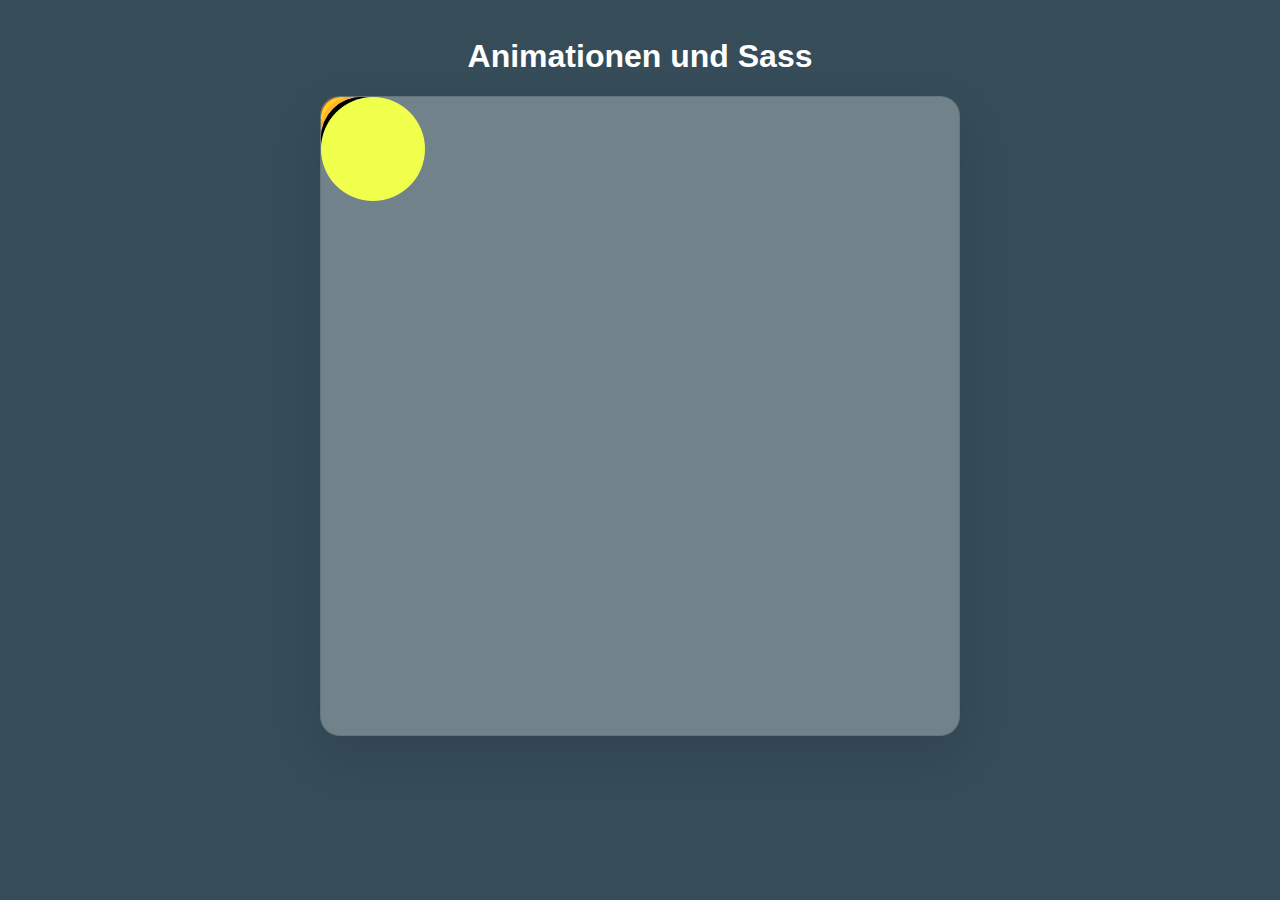
==== commit e39bd790: "renamed files" ====
--- a/index.html
+++ b/index.html
@@ -2,94 +2,22 @@
 <html lang="de">
 
 <head>
-	<title>Jonas Spaller - Steckbrief</title>
+	<title>Animationen und Sass</title>
 	<meta charset="utf-8">
 	<meta name="viewport" content="width=device-width, initial-scale=1">
-	<link rel="stylesheet" href="styles/css/style.css">
-	<link rel="stylesheet" href="assets/fontawesome-free-6.2.0-web/css/all.min.css">
+	<link rel="stylesheet" href="styles/css/animations.css">
 </head>
 
 <body>
-	<header>
-		<h1>Jonas Spaller</h1>
-		<nav>
-			<ul>
-				<li><a href="#ueber-mich">Über mich</a></li>
-				<li><a href="#arbeiten">Arbeiten</a></li>
-				<li><a href="#kenntnisse">Kenntnisse</a></li>
-				<li><a href="#hobbies">Hobbies</a></li>
-				<li><a href="#kontaktformular">Kontaktformular</a></li>
-			</ul>
-		</nav>
-		<img alt="Ein Bild von Jonas Spaller" src="assets/images/jonas.jpg">
-		<div id="social-icons">
-			<a class="icon-instagram" href="https://instagram.com/jonasspaller">
-				<i class="fa-brands fa-instagram"></i>
-			</a>
-			<a class="icon-web" href="https://js.dedyn.io">
-				<i class="fa-solid fa-earth-europe"></i>
-			</a>
-			<a class="icon-facebook" href="https://facebook.com">
-				<i class="fa-brands fa-facebook-f"></i>
-			</a>
-		</div>
-	</header>
-	<main>
-		<article id="ueber-mich">
-			<h2 class="article-heading">Über mich</h2>
-			<p>Hallo! Ich bin Jonas Spaller und bin seit 26 Jahren vorhanden.</p>
-			<p>Wenn ich nicht gerade Medieninformatik an der <abbr title="Berliner Hochschule für Technik">BHT</abbr>
-				studiere, arbeite ich beim Bundeswirtschaftsministerium als Veranstaltungstechniker und kümmere mich
-				dort um klaren Sound (z.B. bei G7 Konferenzen), schöne Videos und die verschiedenen Netzwerke, welche
-				wir
-				für Ton und Video einsetzen (Dante und NDI).
-			</p>
-		</article>
-		<article id="arbeiten">
-			<h2 class="article-heading">Arbeiten</h2>
-			<ul>
-				<li>Mitwirkung an der Website des <a href="https://rouanet-gymnasium-beeskow.de/"
-						target="_blank">Rouanet Gymnasium Beeskow</a>
-				<li>Neue Website des örtlichen Jugendclubs in Beeskow</li>
-				<li>Website von DRS-Flug (örtlicher Anbieter von Airtrike-Touren) basierend auf WordPress (Custom Theme
-					+ Plugins)</li>
-				<li>Website von <a href=" http://benno-radke.de/">Benno Radke</a></li>
-			</ul>
-		</article>
-		<article id="kenntnisse">
-			<h2 class="article-heading">Kentnisse</h2>
-			<ul>
-				<li>PHP</li>
-				<li>JS</li>
-				<li>HTML</li>
-				<li>CSS</li>
-				<li>Java</li>
-			</ul>
-		</article>
-		<article id="hobbies">
-			<h2 class="article-heading">Hobbies</h2>
-			<ul>
-				<li><a href="https://www.instagram.com/jonasspaller" target="_blank">Fotogafie</a>
-				<li>Videografie</li>
-				<li>SUP-Board fahren</li>
-			</ul>
-		</article>
-		<section id="kontaktformular">
-			<h2 class="article-heading">Kontaktformular</h2>
-			<form>
-				<label for="name">Name</label>
-				<input id="name" name="name" type="text">
-				<label for="mail">E-Mail</label>
-				<input id="mail" name="mail" type="email">
-				<label for="betreff">Betreff</label>
-				<input id="betreff" name="betreff" type="text">
-				<label for="message">Nachricht</label>
-				<textarea id="message"></textarea>
-				<button type="reset">Reset</button>
-				<button type="submit">Senden</button>
-			</form>
-		</section>
-	</main>
+	<h1>Animationen und Sass</h1>
+
+	<div id="canvas">
+		<div></div>
+		<div></div>
+		<div></div>
+		<div></div>
+		<div></div>
+	</div>
 </body>
 
 </html>--- a/styles/css/animations.css
+++ b/styles/css/animations.css
@@ -0,0 +1,182 @@
+*,
+*::before,
+*::after {
+  box-sizing: border-box;
+  margin: 0;
+  padding: 0;
+  border: none;
+  outline: none;
+}
+
+:root {
+  font-family: sans-serif;
+  font-size: 16px;
+  line-height: 1.5;
+  word-wrap: break-word;
+}
+
+html {
+  scroll-behavior: smooth;
+}
+
+body {
+  min-height: 100vh;
+}
+
+img {
+  width: 100%;
+  height: auto;
+}
+
+ul {
+  margin-left: 1.5rem;
+}
+
+@keyframes animation-1 {
+  0% {
+    transform: translate(5rem, 5rem);
+  }
+  25% {
+    transform: translate(35rem, 5rem);
+  }
+  50% {
+    transform: translate(35rem, 35rem);
+  }
+  75% {
+    transform: translate(5rem, 35rem);
+  }
+  100% {
+    transform: translate(5rem, 5rem);
+  }
+}
+@keyframes animation-2 {
+  0% {
+    transform: scale(1);
+  }
+  50% {
+    transform: scale(2);
+  }
+  100% {
+    transform: scale(1);
+  }
+}
+@keyframes animation-3 {
+  0% {
+    transform: translate(10rem, 8rem);
+  }
+  50% {
+    transform: translate(30rem, 8rem);
+  }
+  100% {
+    transform: translate(10rem, 8rem);
+  }
+}
+@keyframes animation-4 {
+  0% {
+    bottom: 0;
+    left: -5rem;
+  }
+  50% {
+    left: 50%;
+    rotate: 180deg;
+    bottom: 0;
+  }
+  100% {
+    left: 100%;
+    rotate: 360deg;
+    bottom: 0;
+  }
+}
+@keyframes animation-5 {
+  0% {
+    transform: translate(20rem, 5rem);
+  }
+  25% {
+    transform: translate(20rem, 40rem);
+  }
+  30% {
+    transform: translate(20rem, 38rem);
+  }
+  35% {
+    transform: translate(20rem, 40rem);
+  }
+  40% {
+    transform: translate(20rem, 38rem);
+  }
+  45% {
+    transform: translate(20rem, 40rem);
+  }
+  100% {
+    transform: translate(20rem, 5rem);
+  }
+}
+body {
+  background-color: #364C59;
+  padding: 2rem;
+}
+
+h1 {
+  color: #fff;
+  text-align: center;
+}
+
+#canvas {
+  background-color: rgba(255, 255, 255, 0.3);
+  border: 1px solid rgba(0, 0, 0, 0.1);
+  border-radius: 20px;
+  max-width: 40rem;
+  aspect-ratio: 1/1;
+  margin: 1rem auto;
+  box-shadow: 0 20px 50px rgba(0, 0, 0, 0.1);
+  position: relative;
+  overflow: hidden;
+}
+#canvas div:nth-of-type(1) {
+  position: absolute;
+  width: 1.3rem;
+  height: 1.3rem;
+  background-color: hsl(13deg, 100%, 53%);
+  border-radius: 50%;
+  animation: animation-1 1s linear infinite;
+}
+#canvas div:nth-of-type(2) {
+  position: absolute;
+  width: 2.6rem;
+  height: 2.6rem;
+  background-color: hsl(48deg, 100%, 56%);
+  border-radius: 50%;
+  animation: animation-2 2s linear infinite;
+}
+#canvas div:nth-of-type(3) {
+  position: absolute;
+  width: 3.9rem;
+  height: 3.9rem;
+  background-color: hsl(39deg, 100%, 59%);
+  border-radius: 50%;
+  animation: animation-3 3s linear infinite;
+}
+#canvas div:nth-of-type(4) {
+  position: absolute;
+  width: 5.2rem;
+  height: 5.2rem;
+  background-color: hsl(96deg, 100%, 62%);
+  border-radius: 50%;
+  animation: animation-4 4s linear infinite;
+}
+#canvas div:nth-of-type(5) {
+  position: absolute;
+  width: 6.5rem;
+  height: 6.5rem;
+  background-color: hsl(65deg, 100%, 65%);
+  border-radius: 50%;
+  animation: animation-5 5s linear infinite;
+}
+#canvas div:nth-of-type(4) {
+  border: 2.6rem solid black;
+  border-right-color: transparent;
+  background-color: transparent;
+  width: 0;
+  height: 0;
+}
+
+/*# sourceMappingURL=animations.css.map */
